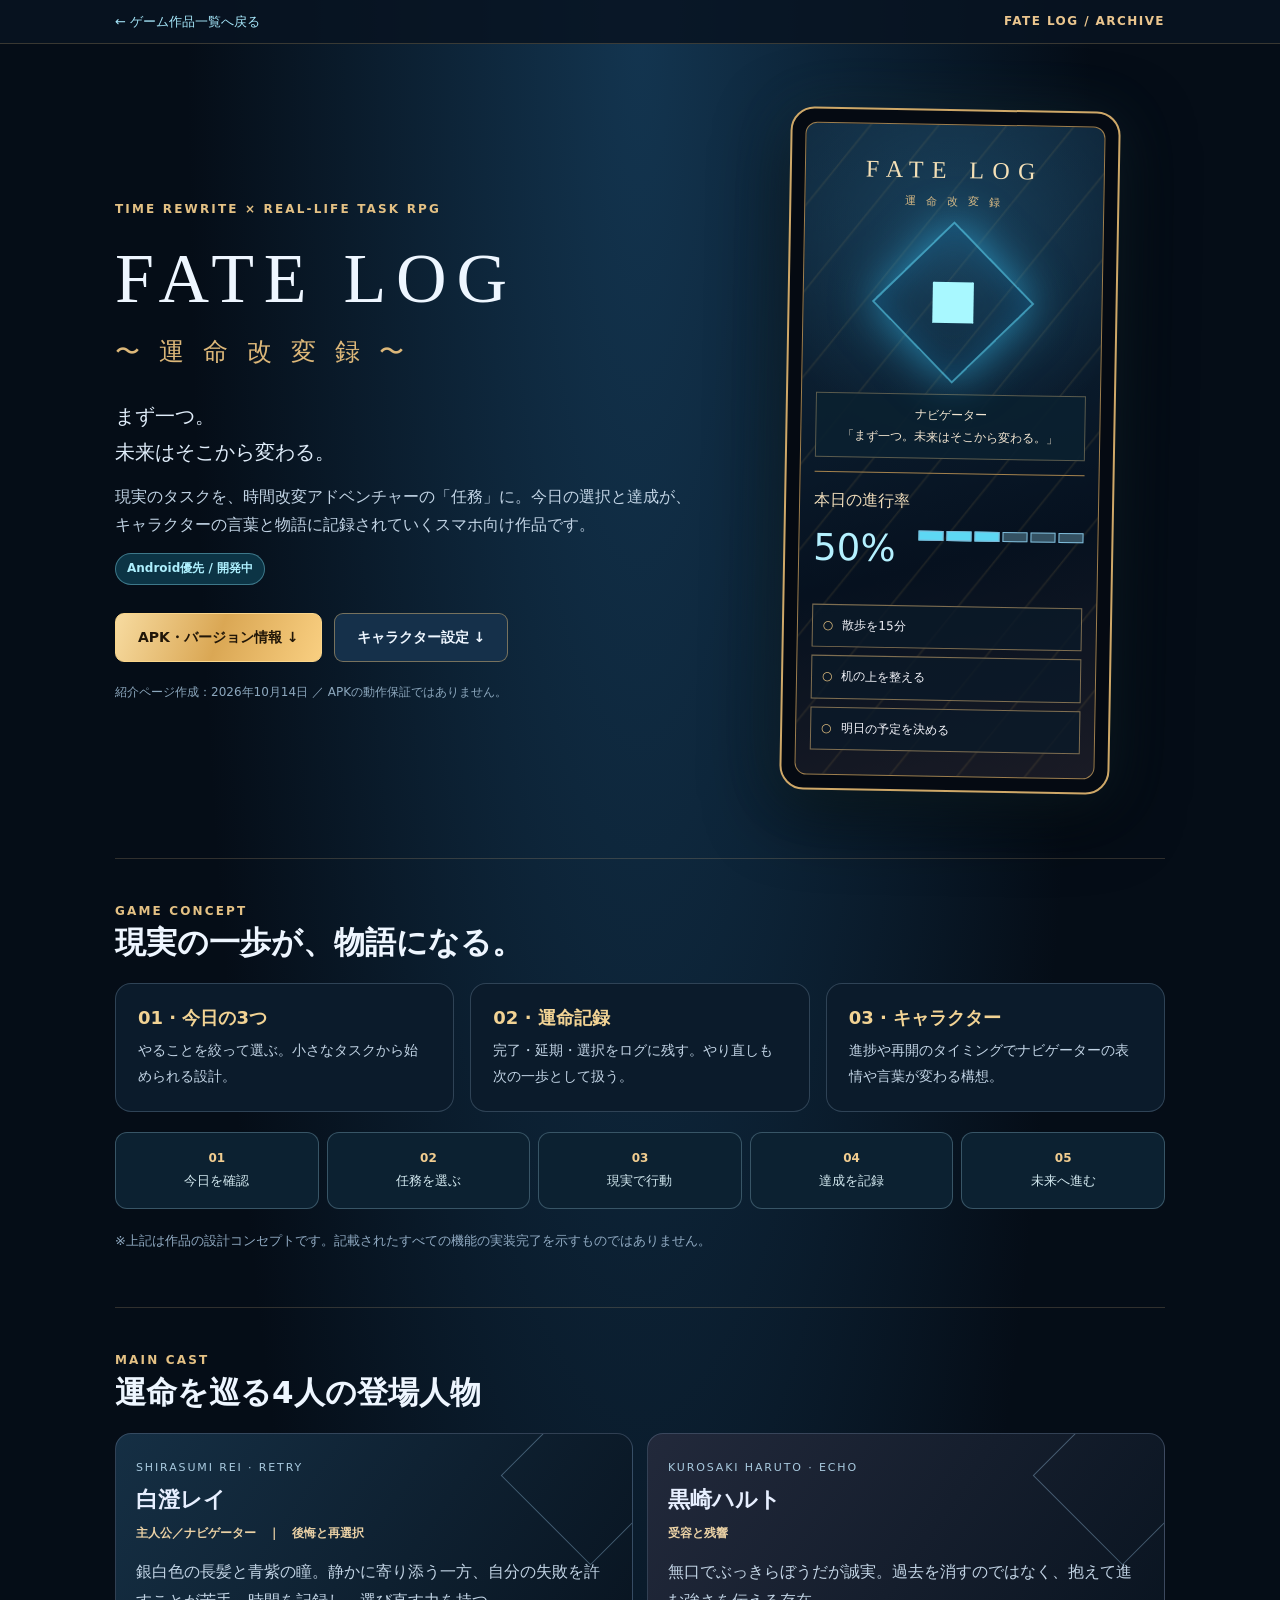
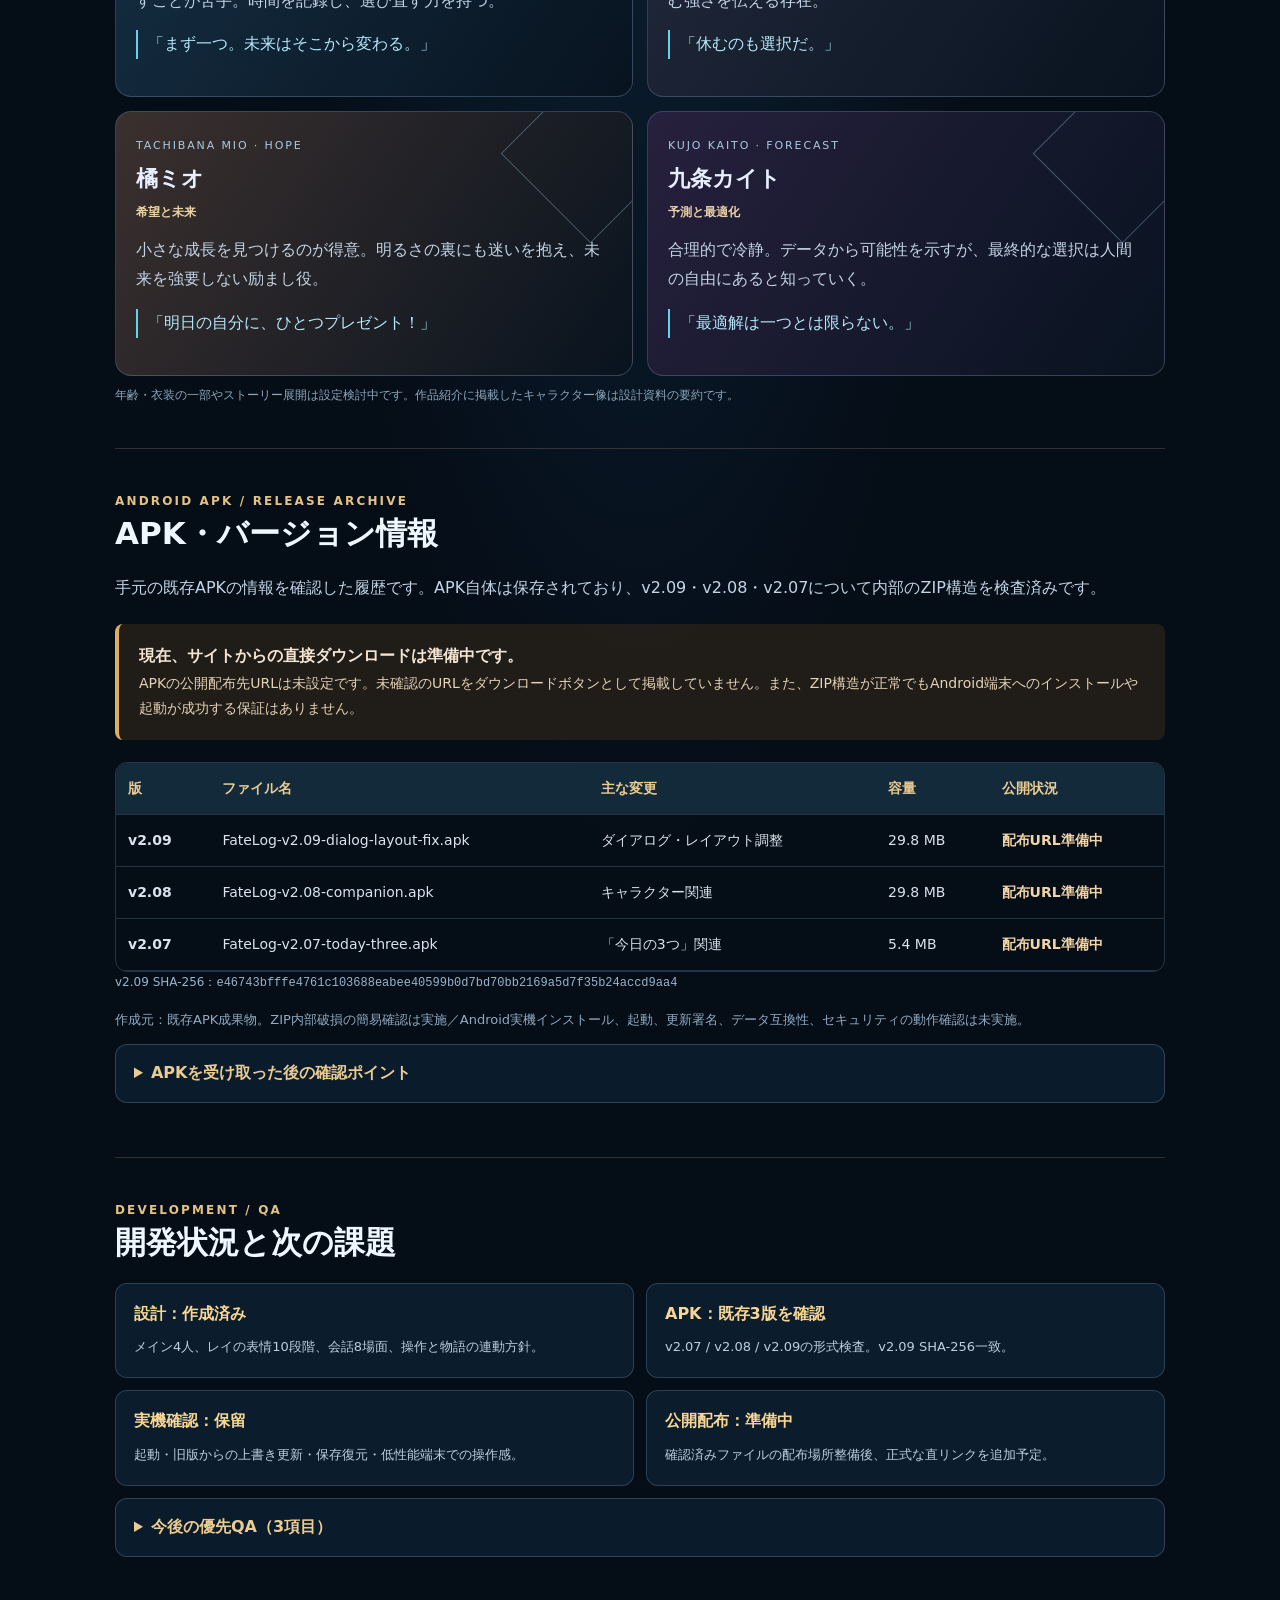
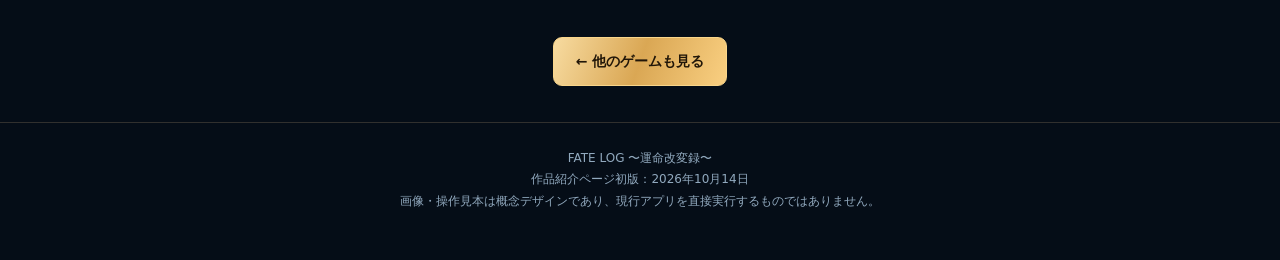
==== fate-log/index.html @ cfeb8fd0 "Add FATE LOG landing page with character bios, verified APK archive and QA status" ====
<!doctype html>
<html lang="ja">
<head>
<meta charset="utf-8">
<meta name="viewport" content="width=device-width,initial-scale=1">
<meta name="theme-color" content="#07111e">
<meta name="description" content="FATE LOG〜運命改変録〜。今日の行動で明日の世界線を変える、時間改変ADV×現実タスクRPG。登場人物・遊び方・Android APKの版情報・開発状況を紹介。">
<title>🕰 FATE LOG 〜運命改変録〜｜作品紹介・APK情報</title>
<style>
:root{color-scheme:dark;font-family:system-ui,-apple-system,"Noto Sans JP",sans-serif;background:#050d17;color:#eef6ff}
*{box-sizing:border-box}html{scroll-behavior:smooth;scroll-padding-top:20px}body{margin:0;background:radial-gradient(ellipse at 50% 0,#133550 0,transparent 50%),#050d17;line-height:1.8}
a{color:#a6e7fa;text-underline-offset:4px}a:focus-visible,summary:focus-visible{outline:3px solid #92ecff;outline-offset:4px}
.wrap{width:min(1050px,calc(100% - 32px));margin:auto}
.top{border-bottom:1px solid #c9a86a42;background:#071321db}.top .wrap{display:flex;align-items:center;justify-content:space-between;gap:14px;padding:10px 0}.top a{font-size:13px;text-decoration:none}.top strong{font-size:12px;letter-spacing:.12em;color:#eac58e}
.eyebrow{display:block;color:#e4c184;font-size:12px;font-weight:800;letter-spacing:.18em}
h1,h2,h3{line-height:1.35}h1{font-family:Georgia,"Noto Serif JP",serif;font-size:clamp(37px,8vw,70px);letter-spacing:.14em;margin:12px 0 2px;font-weight:500}h2{font-size:clamp(23px,4vw,31px);margin:0 0 19px}h3{font-size:18px;margin:0 0 8px}
.subtitle{font-size:clamp(18px,3.5vw,25px);letter-spacing:.22em;color:#dcb779;margin:0 0 24px}
p{color:#c2d4e5;margin:0 0 13px}.lead{font-size:clamp(16px,2.6vw,20px);color:#e0edfa;max-width:49ch}
small,.muted{color:#91abc3;font-size:13px}.hero{padding:65px 0 65px;display:grid;grid-template-columns:minmax(0,1.1fr) minmax(230px,.82fr);align-items:center;gap:44px}.hero .buttons{display:flex;flex-wrap:wrap;gap:12px;margin:28px 0 20px}
.btn{display:inline-flex;align-items:center;justify-content:center;min-height:48px;padding:11px 22px;text-decoration:none;border-radius:9px;border:1px solid #dab47280;color:#eef6ff;font-weight:800;background:#15304a;font-size:14px}
.btn:hover{background:#224866}.btn.primary{color:#211608;background:linear-gradient(110deg,#f7dba0,#daa754,#f9cf81);border-color:#f9d58a}
.pill{display:inline-block;border:1px solid #87dff066;color:#adeffd;background:#0c3445;padding:4px 11px;border-radius:99px;font-size:12px;font-weight:700}
.screen{width:min(100%,330px);margin:auto;border-radius:24px;padding:13px;background:#050a12;border:2px solid #cfa868;box-shadow:0 5px 60px #58bce322,0 20px 70px #000d;transform:rotate(1deg)}
.screen-inner{min-height:490px;border:1px solid #9d7e4e;border-radius:12px;overflow:hidden;padding:24px 14px 16px;background:radial-gradient(circle at 50% 20%,#3079a15c,transparent 35%),repeating-linear-gradient(128deg,transparent 0 50px,#d7ae5420 51px,transparent 53px),linear-gradient(165deg,#122e44,#06111f 65%,#1a1b25)}
.screen-title{text-align:center;font-family:Georgia,serif;letter-spacing:.35em;font-size:24px;color:#f4e0b7}.screen-sub{text-align:center;color:#ddbb84;font-size:11px;letter-spacing:.3em}
.time-diamond{width:115px;height:115px;margin:33px auto 20px;border:2px solid #5bddff99;transform:rotate(45deg);box-shadow:0 0 45px #37c9ff90,inset 0 0 35px #1a9bdf4d;display:grid;place-items:center}
.time-diamond:before{content:"";display:block;width:58px;height:58px;background:#a8f8ff;box-shadow:0 0 24px #97e9ff,0 0 80px #71caff;clip-path:polygon(50% 0,100% 50%,50% 100%,0 50%)}
.screen-dialog{margin:34px 0 14px;padding:10px 12px;border:1px solid #b9a17275;background:#0a2030e8;text-align:center;color:#f2e5d1;font-size:12px}.screen-progress{border-top:1px solid #a4824d;padding:14px 0;color:#f0ddbb;display:flex;align-items:center;justify-content:space-between}.screen-progress strong{font-size:37px;color:#b4f1ff;font-weight:500}
.bars{display:flex;gap:3px}.bars i{height:10px;width:25px;background:#345162;border:1px solid #7dbad8}.bars i.on{background:#5dd8f4}
.demo-task{border:1px solid #c9a66c9c;background:#0a1a29cd;margin:8px 0;padding:10px;font-size:12px;color:#f5f6fc}.demo-task:before{content:"○";margin-right:9px;color:#e8c483}
.note{font-size:12px;color:#8ca7bd;margin:9px 0 0}
section.content{padding:42px 0;border-top:1px solid #bba1743d}
.features{display:grid;grid-template-columns:repeat(3,minmax(0,1fr));gap:16px}.panel{border:1px solid #68829a62;border-radius:16px;background:#0b1b2b;padding:22px}.panel h3{color:#f2d394}.panel p{margin:0;font-size:14px}
.characters{display:grid;grid-template-columns:repeat(2,minmax(0,1fr));gap:14px}.character{position:relative;overflow:hidden;border:1px solid #677b966b;border-radius:16px;background:linear-gradient(125deg,#152f44,#08131f);padding:24px 20px}
.character:before{content:"";position:absolute;right:-22px;top:-22px;width:125px;height:125px;border:1px solid #afdeff55;transform:rotate(45deg);pointer-events:none}
.character .code{font-size:11px;letter-spacing:.17em;color:#a9cadf}.character h3{color:#e7efff;font-size:22px;margin:8px 0}.character .tag{color:#ead1a5;font-size:12px;font-weight:700}.character .quote{color:#b5e8fa;border-left:2px solid #66d0ef;padding-left:10px;margin-top:15px}.character:nth-child(2){background:linear-gradient(125deg,#22293b,#08131f)}.character:nth-child(3){background:linear-gradient(125deg,#3b302e,#08131f)}.character:nth-child(4){background:linear-gradient(125deg,#27203e,#08131f)}
.flow{display:grid;grid-template-columns:repeat(5,1fr);gap:8px;counter-reset:steps;list-style:none;margin:20px 0;padding:0}.flow li{border:1px solid #7196a970;border-radius:12px;padding:15px 8px;text-align:center;font-size:13px;color:#d2e8ef;background:#0c2131}.flow li:before{counter-increment:steps;content:counter(steps,decimal-leading-zero);display:block;color:#f1cd90;font-size:12px;font-weight:800}
.details{border:1px solid #68829a66;background:#0a1b2c;border-radius:12px;margin:12px 0}.details summary{padding:14px 18px;cursor:pointer;font-weight:800;color:#eacb91}.details div{padding:0 18px 18px;font-size:14px;color:#c3d6e5}
table{width:100%;border-collapse:collapse;min-width:560px;text-align:left;font-size:14px}th,td{padding:13px 12px;border-bottom:1px solid #55708863;vertical-align:top}th{color:#eacb91;background:#132a3b}td{color:#d7e3ee}.table-scroll{overflow-x:auto;border:1px solid #50697e70;border-radius:12px}
.warn{padding:18px 20px;border-left:4px solid #ddad63;background:#3227199c;border-radius:8px;color:#f5e6d4;margin:22px 0}.warn p{margin:0;color:#e5d3b5;font-size:14px}.status{color:#f0d3a6;font-weight:800}
.mini-spec{display:grid;grid-template-columns:repeat(2,minmax(0,1fr));gap:12px}.mini-spec div{padding:16px 18px;border:1px solid #55708870;border-radius:12px;background:#0b1c2c}.mini-spec strong{display:block;color:#f7d695;margin-bottom:4px}.mini-spec span{font-size:13px;color:#bfcedf}
.release-foot{font-size:12px;color:#98b4cc;overflow-wrap:anywhere}
.bottom-link{text-align:center;margin:26px 0 36px}
footer{text-align:center;border-top:1px solid #bba1743d;color:#91a9be;font-size:12px;padding:25px 0 48px}
@media(max-width:720px){.hero{grid-template-columns:1fr;gap:26px;padding:34px 0 46px}.hero-copy{text-align:center}.hero .lead{margin-left:auto;margin-right:auto}.hero .buttons{justify-content:center}.screen{max-width:300px}.features{grid-template-columns:1fr}.characters{grid-template-columns:1fr}.flow{grid-template-columns:repeat(2,1fr)}.mini-spec{grid-template-columns:1fr}.character h3{font-size:20px}}
@media(prefers-reduced-motion:reduce){html{scroll-behavior:auto}.screen{transform:none}}
</style>
</head>
<body>
<nav class="top" aria-label="ページ移動"><div class="wrap"><a href="../">← ゲーム作品一覧へ戻る</a><strong>FATE LOG / ARCHIVE</strong></div></nav>
<main class="wrap">
<header class="hero">
<div class="hero-copy">
<span class="eyebrow">TIME REWRITE × REAL-LIFE TASK RPG</span>
<h1>FATE LOG</h1><p class="subtitle">〜 運 命 改 変 録 〜</p>
<p class="lead">まず一つ。<br>未来はそこから変わる。</p>
<p>現実のタスクを、時間改変アドベンチャーの「任務」に。今日の選択と達成が、キャラクターの言葉と物語に記録されていくスマホ向け作品です。</p>
<span class="pill">Android優先 / 開発中</span>
<div class="buttons"><a class="btn primary" href="#apk">APK・バージョン情報 ↓</a><a class="btn" href="#characters">キャラクター設定 ↓</a></div>
<p class="note">紹介ページ作成：<time datetime="2026-10-14">2026年10月14日</time> ／ APKの動作保証ではありません。</p>
</div>
<div class="screen" aria-label="FATE LOGの雰囲気を再現したデザイン見本。実機画面の画像ではありません。">
<div class="screen-inner"><div class="screen-title">FATE LOG</div><div class="screen-sub">運 命 改 変 録</div><div class="time-diamond" aria-hidden="true"></div>
<div class="screen-dialog">ナビゲーター<br>「まず一つ。未来はそこから変わる。」</div>
<div class="screen-progress"><span>本日の進行率<br><strong>50%</strong></span><div class="bars" aria-hidden="true"><i class="on"></i><i class="on"></i><i class="on"></i><i></i><i></i><i></i></div></div>
<div class="demo-task">散歩を15分</div><div class="demo-task">机の上を整える</div><div class="demo-task">明日の予定を決める</div>
</div></div>
</header>
<section class="content" id="about"><span class="eyebrow">GAME CONCEPT</span><h2>現実の一歩が、物語になる。</h2>
<div class="features">
<div class="panel"><h3>01 · 今日の3つ</h3><p>やることを絞って選ぶ。小さなタスクから始められる設計。</p></div>
<div class="panel"><h3>02 · 運命記録</h3><p>完了・延期・選択をログに残す。やり直しも次の一歩として扱う。</p></div>
<div class="panel"><h3>03 · キャラクター</h3><p>進捗や再開のタイミングでナビゲーターの表情や言葉が変わる構想。</p></div>
</div>
<ol class="flow"><li>今日を確認</li><li>任務を選ぶ</li><li>現実で行動</li><li>達成を記録</li><li>未来へ進む</li></ol>
<p class="muted">※上記は作品の設計コンセプトです。記載されたすべての機能の実装完了を示すものではありません。</p>
</section>
<section class="content" id="characters"><span class="eyebrow">MAIN CAST</span><h2>運命を巡る4人の登場人物</h2>
<div class="characters">
<article class="character"><div class="code">SHIRASUMI REI · RETRY</div><h3>白澄レイ</h3><p class="tag">主人公／ナビゲーター　｜　後悔と再選択</p><p>銀白色の長髪と青紫の瞳。静かに寄り添う一方、自分の失敗を許すことが苦手。時間を記録し、選び直す力を持つ。</p><p class="quote">「まず一つ。未来はそこから変わる。」</p></article>
<article class="character"><div class="code">KUROSAKI HARUTO · ECHO</div><h3>黒崎ハルト</h3><p class="tag">受容と残響</p><p>無口でぶっきらぼうだが誠実。過去を消すのではなく、抱えて進む強さを伝える存在。</p><p class="quote">「休むのも選択だ。」</p></article>
<article class="character"><div class="code">TACHIBANA MIO · HOPE</div><h3>橘ミオ</h3><p class="tag">希望と未来</p><p>小さな成長を見つけるのが得意。明るさの裏にも迷いを抱え、未来を強要しない励まし役。</p><p class="quote">「明日の自分に、ひとつプレゼント！」</p></article>
<article class="character"><div class="code">KUJO KAITO · FORECAST</div><h3>九条カイト</h3><p class="tag">予測と最適化</p><p>合理的で冷静。データから可能性を示すが、最終的な選択は人間の自由にあると知っていく。</p><p class="quote">「最適解は一つとは限らない。」</p></article>
</div><p class="note">年齢・衣装の一部やストーリー展開は設定検討中です。作品紹介に掲載したキャラクター像は設計資料の要約です。</p>
</section>
<section class="content" id="apk"><span class="eyebrow">ANDROID APK / RELEASE ARCHIVE</span><h2>APK・バージョン情報</h2>
<p>手元の既存APKの情報を確認した履歴です。APK自体は保存されており、v2.09・v2.08・v2.07について内部のZIP構造を検査済みです。</p>
<div class="warn"><strong>現在、サイトからの直接ダウンロードは準備中です。</strong><p>APKの公開配布先URLは未設定です。未確認のURLをダウンロードボタンとして掲載していません。また、ZIP構造が正常でもAndroid端末へのインストールや起動が成功する保証はありません。</p></div>
<div class="table-scroll"><table><thead><tr><th scope="col">版</th><th scope="col">ファイル名</th><th scope="col">主な変更</th><th scope="col">容量</th><th scope="col">公開状況</th></tr></thead>
<tbody>
<tr><td><strong>v2.09</strong></td><td>FateLog-v2.09-dialog-layout-fix.apk</td><td>ダイアログ・レイアウト調整</td><td>29.8 MB</td><td class="status">配布URL準備中</td></tr>
<tr><td><strong>v2.08</strong></td><td>FateLog-v2.08-companion.apk</td><td>キャラクター関連</td><td>29.8 MB</td><td class="status">配布URL準備中</td></tr>
<tr><td><strong>v2.07</strong></td><td>FateLog-v2.07-today-three.apk</td><td>「今日の3つ」関連</td><td>5.4 MB</td><td class="status">配布URL準備中</td></tr>
</tbody></table></div>
<p class="release-foot">v2.09 SHA-256：<code>e46743bfffe4761c103688eabee40599b0d7bd70bb2169a5d7f35b24accd9aa4</code></p>
<p class="muted">作成元：既存APK成果物。ZIP内部破損の簡易確認は実施／Android実機インストール、起動、更新署名、データ互換性、セキュリティの動作確認は未実施。</p>
<details class="details"><summary>APKを受け取った後の確認ポイント</summary><div>配布元を確認し、必要ならSHA-256を照合してください。既存アプリがある場合は先にデータのバックアップを取得してください。上書き更新時はアプリIDと署名の一致が必要です。インストール後は起動・トップ画面遷移・タスク保存・再起動後の復元を確認してください。</div></details>
</section>
<section class="content" id="dev"><span class="eyebrow">DEVELOPMENT / QA</span><h2>開発状況と次の課題</h2>
<div class="mini-spec">
<div><strong>設計：作成済み</strong><span>メイン4人、レイの表情10段階、会話8場面、操作と物語の連動方針。</span></div>
<div><strong>APK：既存3版を確認</strong><span>v2.07 / v2.08 / v2.09の形式検査。v2.09 SHA-256一致。</span></div>
<div><strong>実機確認：保留</strong><span>起動・旧版からの上書き更新・保存復元・低性能端末での操作感。</span></div>
<div><strong>公開配布：準備中</strong><span>確認済みファイルの配布場所整備後、正式な直リンクを追加予定。</span></div>
</div>
<details class="details"><summary>今後の優先QA（3項目）</summary><div>① 現行APKのアプリID・署名が旧版と一致するか。② インストールからタイトル→ホーム→タスク保存まで実機で動くか。③ 画面サイズ・文字倍率・表情演出・通知・オフライン復元に問題がないか。</div></details>
</section>
<div class="bottom-link"><a class="btn primary" href="../">← 他のゲームも見る</a></div>
</main>
<footer>FATE LOG 〜運命改変録〜<br>作品紹介ページ初版：<time datetime="2026-10-14">2026年10月14日</time><br>画像・操作見本は概念デザインであり、現行アプリを直接実行するものではありません。</footer>
</body></html>
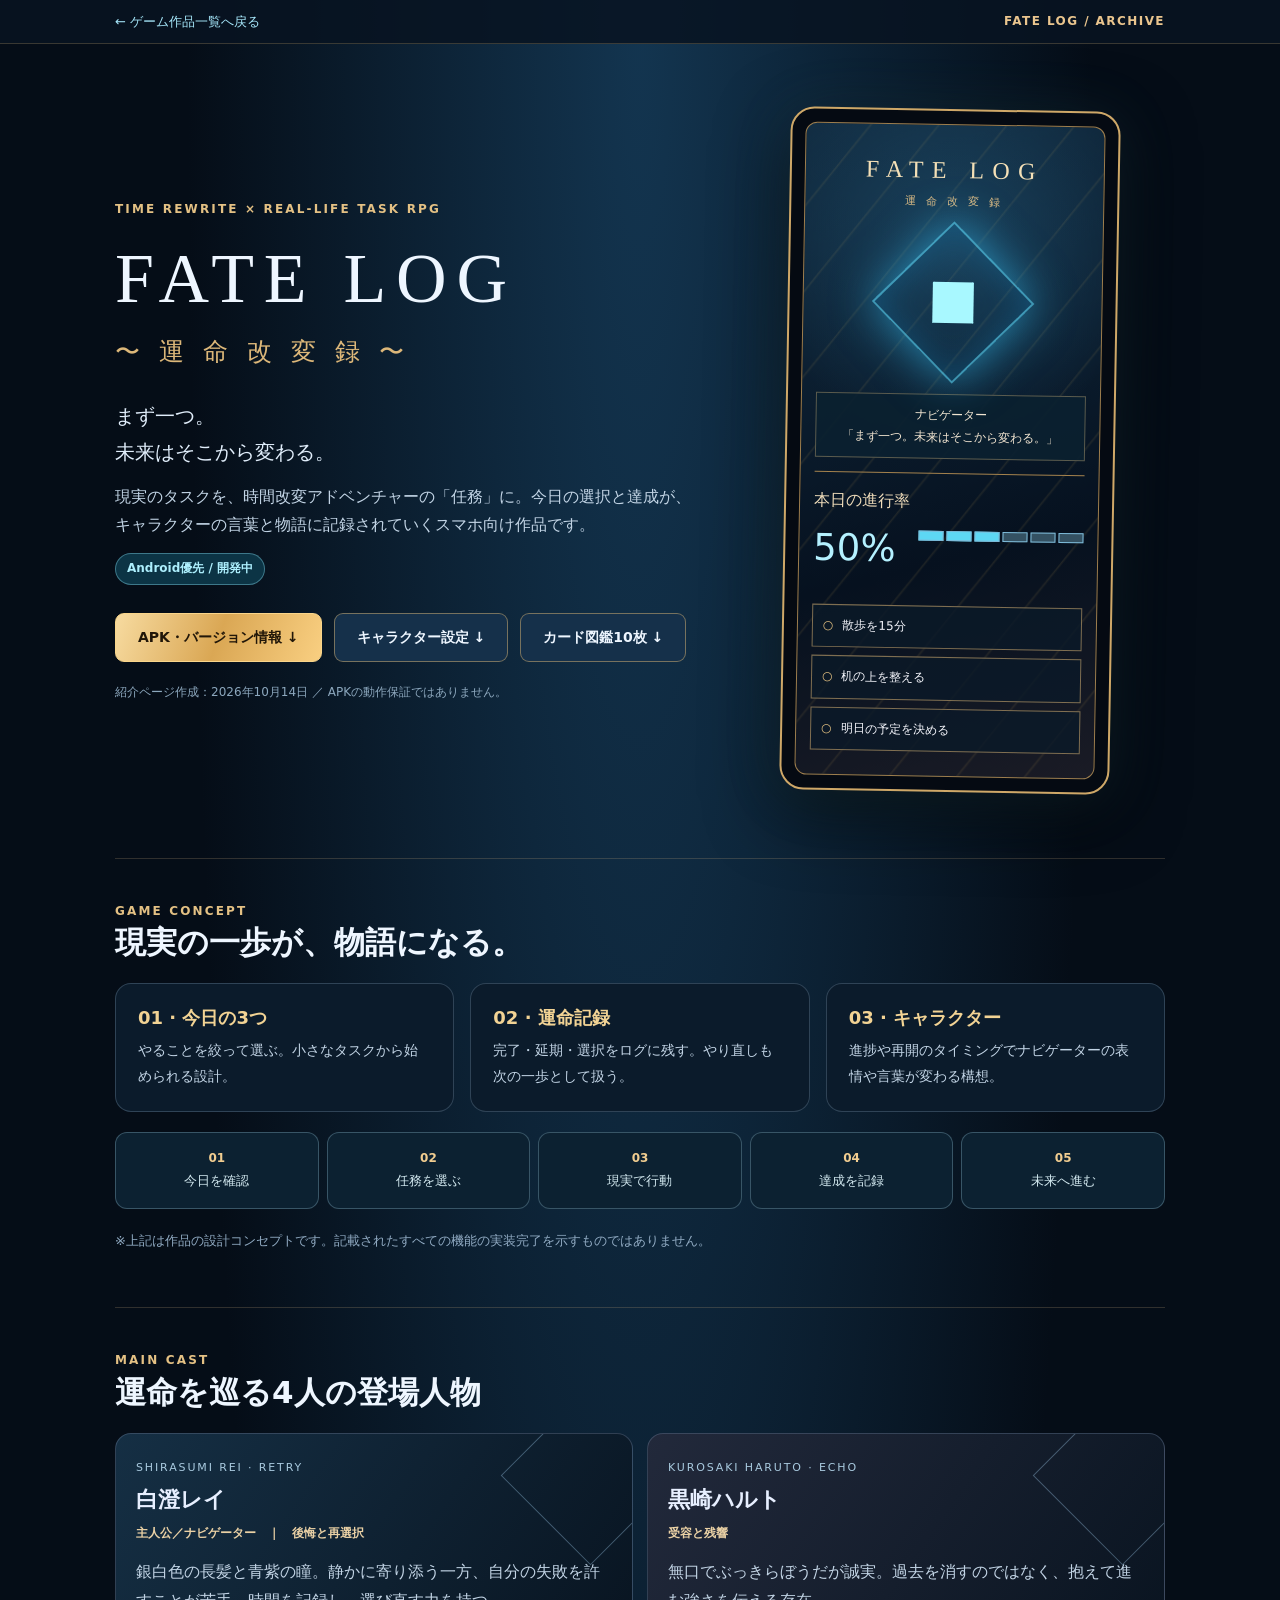
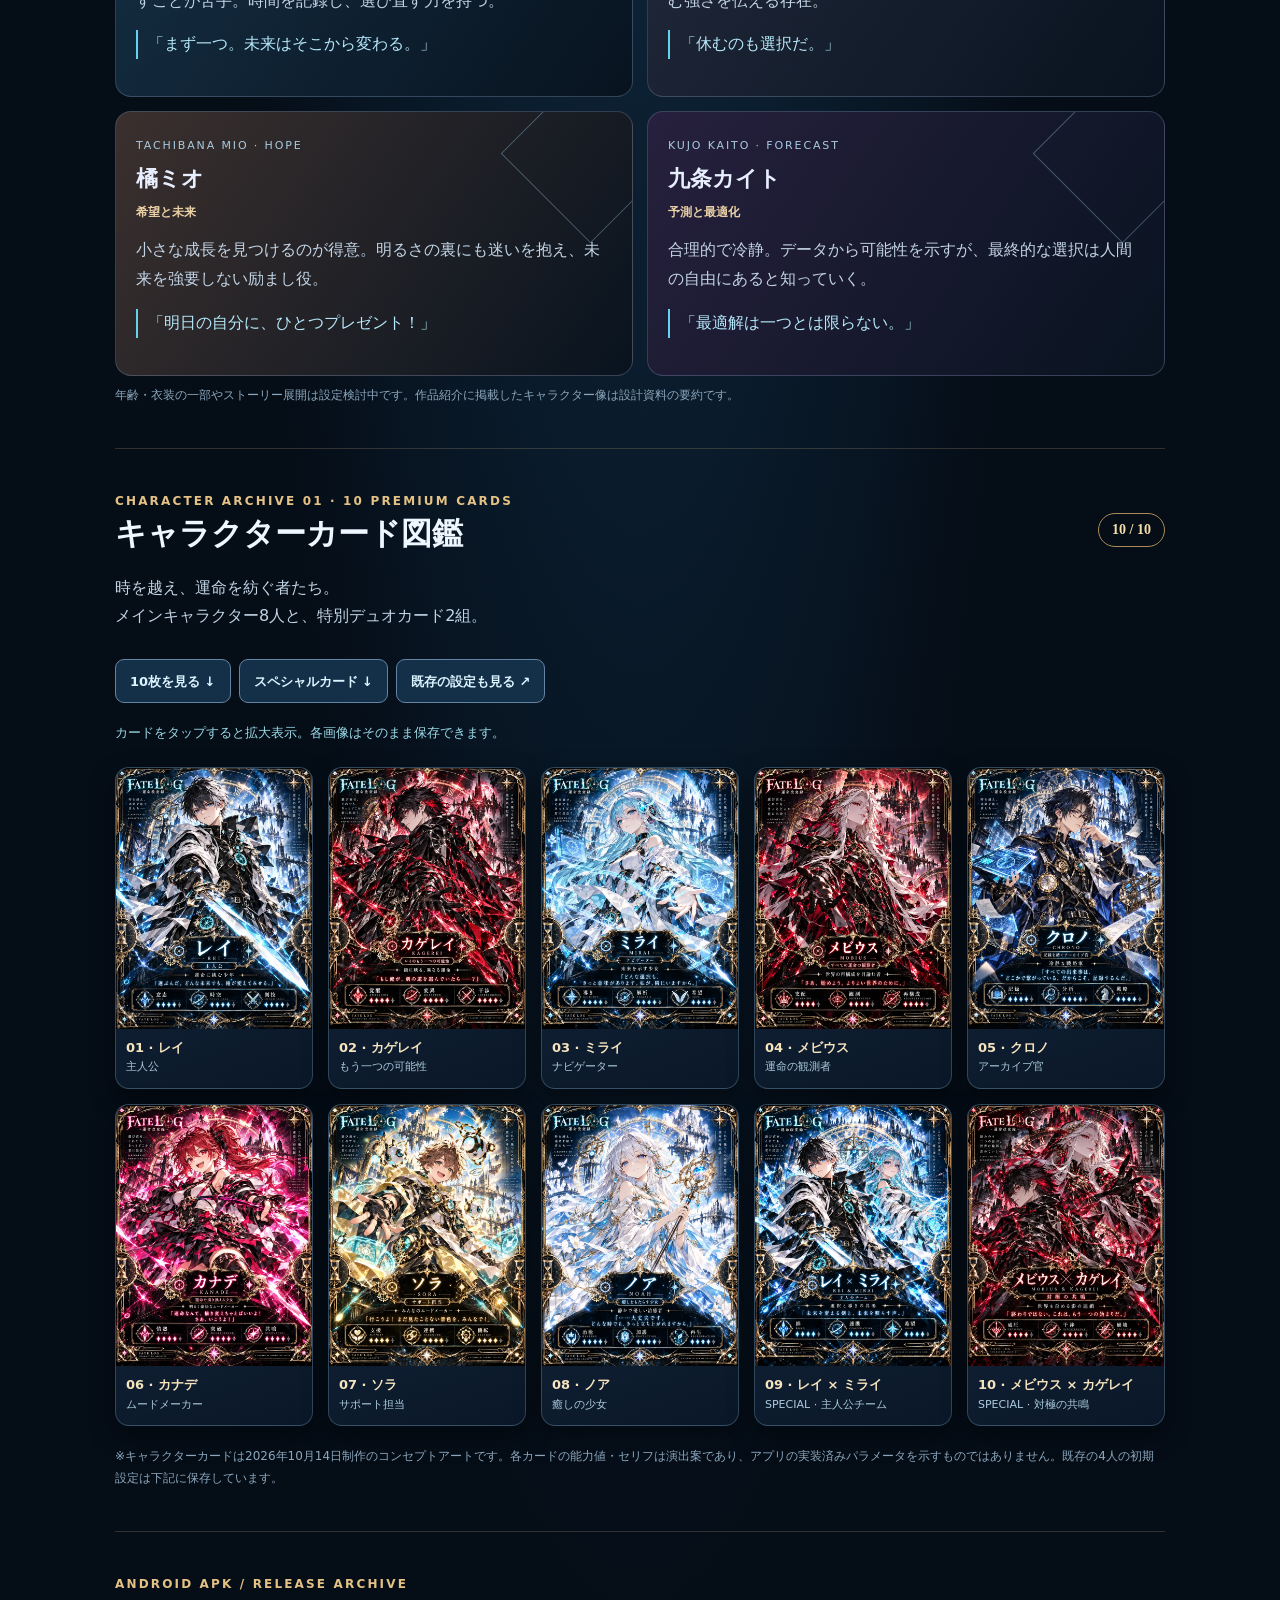
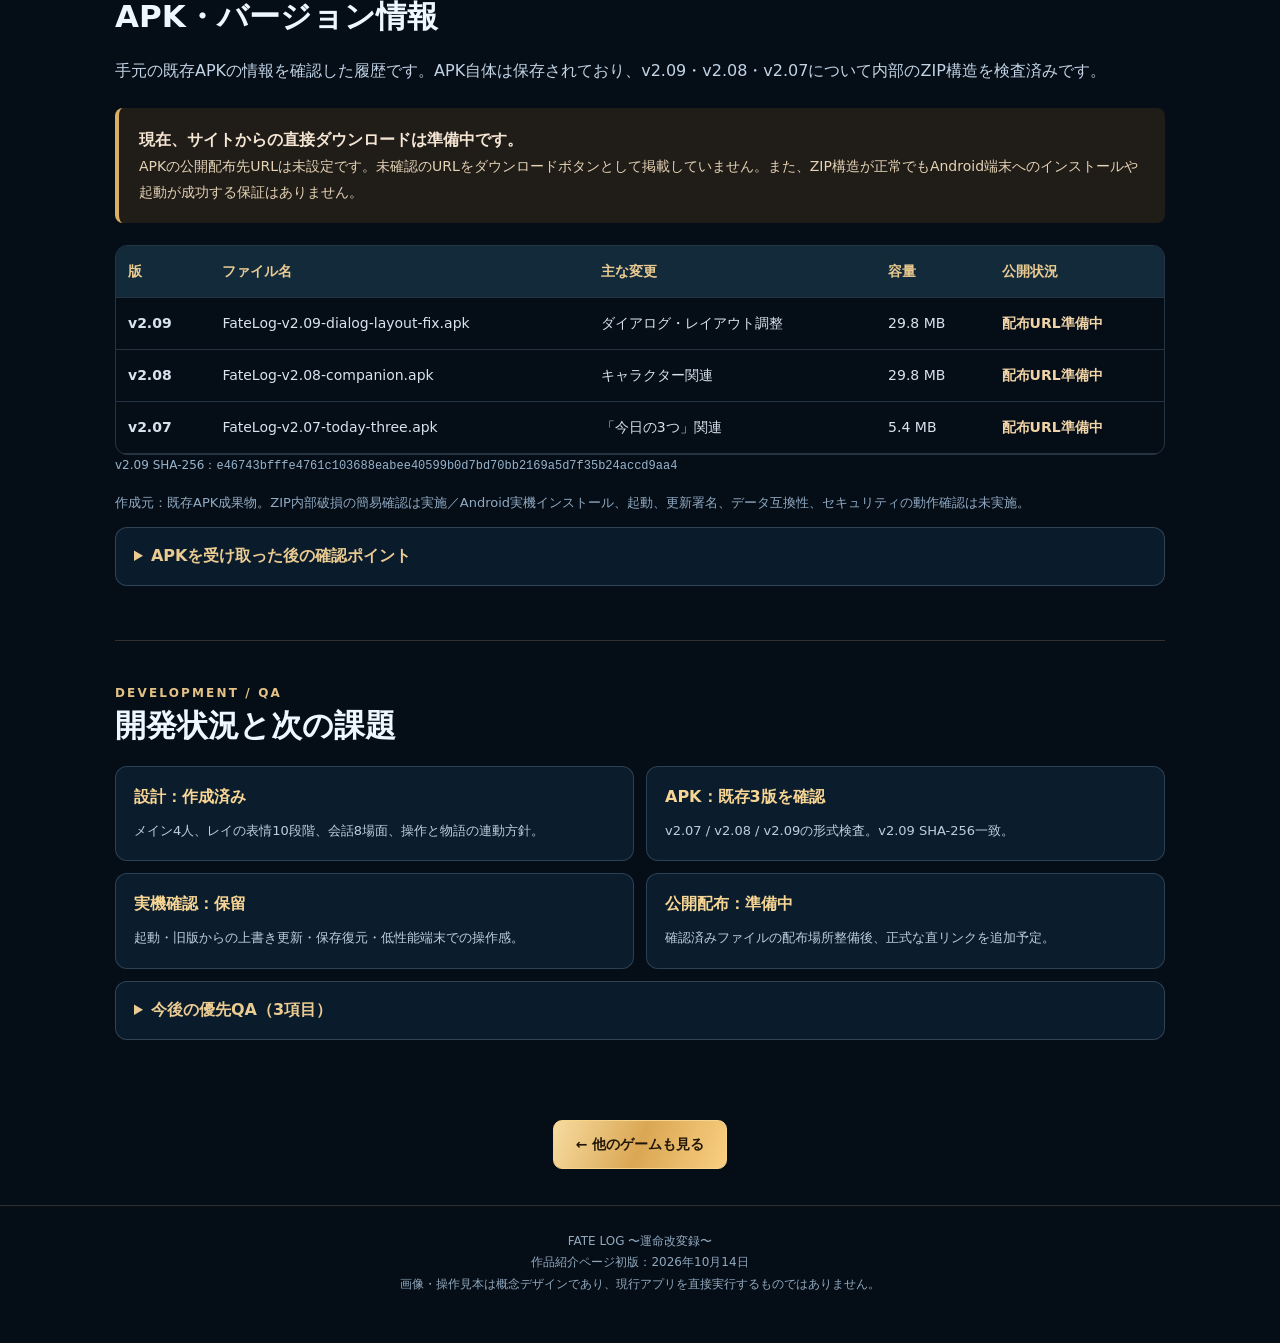
==== commit 4a6013d7: "feat(fate-log): showcase ten premium character cards with responsive lightbox" ====
--- a/fate-log/index.html
+++ b/fate-log/index.html
@@ -44,6 +44,9 @@
 footer{text-align:center;border-top:1px solid #bba1743d;color:#91a9be;font-size:12px;padding:25px 0 48px}
 @media(max-width:720px){.hero{grid-template-columns:1fr;gap:26px;padding:34px 0 46px}.hero-copy{text-align:center}.hero .lead{margin-left:auto;margin-right:auto}.hero .buttons{justify-content:center}.screen{max-width:300px}.features{grid-template-columns:1fr}.characters{grid-template-columns:1fr}.flow{grid-template-columns:repeat(2,1fr)}.mini-spec{grid-template-columns:1fr}.character h3{font-size:20px}}
 @media(prefers-reduced-motion:reduce){html{scroll-behavior:auto}.screen{transform:none}}
+
+/* FATE LOG CHARACTER ARCHIVE 01 — responsive card gallery */
+.card-section{scroll-margin-top:65px}.card-head{display:flex;justify-content:space-between;align-items:flex-start;gap:20px}.card-count{white-space:nowrap;font:700 14px Georgia,serif;color:#f5dfab;border:1px solid #ab8b57;padding:8px 13px;border-radius:99px}.card-jump{display:flex;flex-wrap:wrap;gap:8px;margin:15px 0 18px}.card-jump a{display:inline-flex;align-items:center;min-height:44px;padding:8px 14px;border-radius:9px;background:#142f48;border:1px solid #6484a3;color:#dcf4ff;text-decoration:none;font-size:13px;font-weight:700}.card-jump a:hover{border-color:#f7d595;background:#20405b}.card-help{color:#9bdbe9;font-size:13px}.card-gallery{display:grid;grid-template-columns:repeat(5,minmax(0,1fr));gap:15px;margin:22px 0 20px}.card-tile{display:block;min-width:0;text-decoration:none;border:1px solid #658aa367;border-radius:14px;background:linear-gradient(160deg,#162b40,#0a1728);overflow:hidden;box-shadow:0 10px 26px #0006;transition:transform .2s,border-color .2s,box-shadow .2s}.card-tile:hover,.card-tile:focus-visible{transform:translateY(-5px);border-color:#d9bf83;box-shadow:0 16px 30px #0009,0 0 22px #4facd638}.card-frame{display:block;aspect-ratio:3/4;background:#061020;overflow:hidden}.card-frame img{width:100%;height:100%;object-fit:cover;display:block}.card-label{padding:10px 10px 13px;display:grid;gap:3px}.card-label strong{font-size:13px;color:#f6e4be;line-height:1.35}.card-label small{color:#accbdf;line-height:1.4;font-size:11px}.card-lightbox{position:fixed;inset:0;width:min(94vw,850px);max-width:94vw;max-height:94vh;margin:auto;padding:12px;overflow:auto;border:1px solid #caa764;border-radius:12px;background:#091523;color:white;box-shadow:0 15px 80px #000e}.card-lightbox::backdrop{background:#010812ee;backdrop-filter:blur(5px)}.card-lightbox img{display:block;width:auto;max-width:100%;max-height:calc(94vh - 110px);height:auto;object-fit:contain;margin:0 auto}.lightbox-toolbar{display:flex;justify-content:space-between;align-items:center;gap:10px;margin-bottom:10px;font-size:14px;font-weight:700;color:#e8d1a2}.lightbox-toolbar button{background:#19324a;border:1px solid #8ab5d2;border-radius:8px;padding:8px 14px;color:white;cursor:pointer;min-height:44px}.card-lightbox>a{display:block;text-align:center;margin-top:10px;padding:8px;font-size:13px}.card-lightbox button:focus-visible,.card-tile:focus-visible,.card-jump a:focus-visible{outline:3px solid #9ee9ff;outline-offset:2px}@media(max-width:850px){.card-gallery{grid-template-columns:repeat(3,minmax(0,1fr))}}@media(max-width:560px){.card-gallery{grid-template-columns:repeat(2,minmax(0,1fr));gap:10px}.card-label{padding:9px}.card-label strong{font-size:12px}.card-head h2{font-size:24px}.card-count{font-size:12px;padding:6px 10px}}@media(prefers-reduced-motion:reduce){.card-tile{transition:none}.card-tile:hover,.card-tile:focus-visible{transform:none}}
 </style>
 </head>
 <body>
@@ -56,7 +59,7 @@
 <p class="lead">まず一つ。<br>未来はそこから変わる。</p>
 <p>現実のタスクを、時間改変アドベンチャーの「任務」に。今日の選択と達成が、キャラクターの言葉と物語に記録されていくスマホ向け作品です。</p>
 <span class="pill">Android優先 / 開発中</span>
-<div class="buttons"><a class="btn primary" href="#apk">APK・バージョン情報 ↓</a><a class="btn" href="#characters">キャラクター設定 ↓</a></div>
+<div class="buttons"><a class="btn primary" href="#apk">APK・バージョン情報 ↓</a><a class="btn" href="#characters">キャラクター設定 ↓</a><a class="btn" href="#character-cards">カード図鑑10枚 ↓</a></div>
 <p class="note">紹介ページ作成：<time datetime="2026-10-14">2026年10月14日</time> ／ APKの動作保証ではありません。</p>
 </div>
 <div class="screen" aria-label="FATE LOGの雰囲気を再現したデザイン見本。実機画面の画像ではありません。">
@@ -83,6 +86,57 @@
 <article class="character"><div class="code">KUJO KAITO · FORECAST</div><h3>九条カイト</h3><p class="tag">予測と最適化</p><p>合理的で冷静。データから可能性を示すが、最終的な選択は人間の自由にあると知っていく。</p><p class="quote">「最適解は一つとは限らない。」</p></article>
 </div><p class="note">年齢・衣装の一部やストーリー展開は設定検討中です。作品紹介に掲載したキャラクター像は設計資料の要約です。</p>
 </section>
+
+<section class="content card-section" id="character-cards" aria-labelledby="card-section-title">
+<span class="eyebrow">CHARACTER ARCHIVE 01 · 10 PREMIUM CARDS</span>
+<div class="card-head"><div><h2 id="card-section-title">キャラクターカード図鑑</h2><p>時を越え、運命を紡ぐ者たち。<br>メインキャラクター8人と、特別デュオカード2組。</p></div><span class="card-count">10 / 10</span></div>
+<nav class="card-jump" aria-label="カードへ移動"><a href="#cards-grid">10枚を見る ↓</a><a href="#card-special">スペシャルカード ↓</a><a href="#characters">既存の設定も見る ↗</a></nav>
+<p class="card-help">カードをタップすると拡大表示。各画像はそのまま保存できます。</p>
+<div class="card-gallery" id="cards-grid">
+<a class="card-tile" href="./assets/cards/01-rei.webp" data-card-name="レイ" aria-label="レイのカードを拡大する">
+  <span class="card-frame"><img src="./assets/cards/01-rei.webp" alt="FATE LOGキャラクターカード レイ" loading="lazy" decoding="async" width="756" height="1008"></span>
+  <span class="card-label"><strong>01 · レイ</strong><small>主人公</small></span>
+</a>
+<a class="card-tile" href="./assets/cards/02-kagerei.webp" data-card-name="カゲレイ" aria-label="カゲレイのカードを拡大する">
+  <span class="card-frame"><img src="./assets/cards/02-kagerei.webp" alt="FATE LOGキャラクターカード カゲレイ" loading="lazy" decoding="async" width="756" height="1008"></span>
+  <span class="card-label"><strong>02 · カゲレイ</strong><small>もう一つの可能性</small></span>
+</a>
+<a class="card-tile" href="./assets/cards/03-mirai.webp" data-card-name="ミライ" aria-label="ミライのカードを拡大する">
+  <span class="card-frame"><img src="./assets/cards/03-mirai.webp" alt="FATE LOGキャラクターカード ミライ" loading="lazy" decoding="async" width="756" height="1008"></span>
+  <span class="card-label"><strong>03 · ミライ</strong><small>ナビゲーター</small></span>
+</a>
+<a class="card-tile" href="./assets/cards/04-mobius.webp" data-card-name="メビウス" aria-label="メビウスのカードを拡大する">
+  <span class="card-frame"><img src="./assets/cards/04-mobius.webp" alt="FATE LOGキャラクターカード メビウス" loading="lazy" decoding="async" width="756" height="1008"></span>
+  <span class="card-label"><strong>04 · メビウス</strong><small>運命の観測者</small></span>
+</a>
+<a class="card-tile" href="./assets/cards/05-chrono.webp" data-card-name="クロノ" aria-label="クロノのカードを拡大する">
+  <span class="card-frame"><img src="./assets/cards/05-chrono.webp" alt="FATE LOGキャラクターカード クロノ" loading="lazy" decoding="async" width="756" height="1008"></span>
+  <span class="card-label"><strong>05 · クロノ</strong><small>アーカイブ官</small></span>
+</a>
+<a class="card-tile" href="./assets/cards/06-kanade.webp" data-card-name="カナデ" aria-label="カナデのカードを拡大する">
+  <span class="card-frame"><img src="./assets/cards/06-kanade.webp" alt="FATE LOGキャラクターカード カナデ" loading="lazy" decoding="async" width="756" height="1008"></span>
+  <span class="card-label"><strong>06 · カナデ</strong><small>ムードメーカー</small></span>
+</a>
+<a class="card-tile" href="./assets/cards/07-sora.webp" data-card-name="ソラ" aria-label="ソラのカードを拡大する">
+  <span class="card-frame"><img src="./assets/cards/07-sora.webp" alt="FATE LOGキャラクターカード ソラ" loading="lazy" decoding="async" width="756" height="1008"></span>
+  <span class="card-label"><strong>07 · ソラ</strong><small>サポート担当</small></span>
+</a>
+<a class="card-tile" href="./assets/cards/08-noah.webp" data-card-name="ノア" aria-label="ノアのカードを拡大する">
+  <span class="card-frame"><img src="./assets/cards/08-noah.webp" alt="FATE LOGキャラクターカード ノア" loading="lazy" decoding="async" width="756" height="1008"></span>
+  <span class="card-label"><strong>08 · ノア</strong><small>癒しの少女</small></span>
+</a>
+<a class="card-tile" href="./assets/cards/09-rei-mirai.webp" data-card-name="レイ × ミライ" aria-label="レイ × ミライのカードを拡大する" id="card-special">
+  <span class="card-frame"><img src="./assets/cards/09-rei-mirai.webp" alt="FATE LOGキャラクターカード レイ × ミライ" loading="lazy" decoding="async" width="756" height="1008"></span>
+  <span class="card-label"><strong>09 · レイ × ミライ</strong><small>SPECIAL · 主人公チーム</small></span>
+</a>
+<a class="card-tile" href="./assets/cards/10-mobius-kagerei.webp" data-card-name="メビウス × カゲレイ" aria-label="メビウス × カゲレイのカードを拡大する">
+  <span class="card-frame"><img src="./assets/cards/10-mobius-kagerei.webp" alt="FATE LOGキャラクターカード メビウス × カゲレイ" loading="lazy" decoding="async" width="756" height="1008"></span>
+  <span class="card-label"><strong>10 · メビウス × カゲレイ</strong><small>SPECIAL · 対極の共鳴</small></span>
+</a>
+</div>
+<p class="note">※キャラクターカードは2026年10月14日制作のコンセプトアートです。各カードの能力値・セリフは演出案であり、アプリの実装済みパラメータを示すものではありません。既存の4人の初期設定は下記に保存しています。</p>
+</section>
+<dialog id="card-lightbox" class="card-lightbox" aria-label="キャラクターカード拡大表示"><div class="lightbox-toolbar"><span id="card-lightbox-title"></span><button type="button" id="card-lightbox-close" aria-label="拡大表示を閉じる">× 閉じる</button></div><img id="card-lightbox-image" src="" alt=""><a id="card-lightbox-link" href="#" target="_blank" rel="noopener">画像を開いて保存 ↗</a></dialog>
 <section class="content" id="apk"><span class="eyebrow">ANDROID APK / RELEASE ARCHIVE</span><h2>APK・バージョン情報</h2>
 <p>手元の既存APKの情報を確認した履歴です。APK自体は保存されており、v2.09・v2.08・v2.07について内部のZIP構造を検査済みです。</p>
 <div class="warn"><strong>現在、サイトからの直接ダウンロードは準備中です。</strong><p>APKの公開配布先URLは未設定です。未確認のURLをダウンロードボタンとして掲載していません。また、ZIP構造が正常でもAndroid端末へのインストールや起動が成功する保証はありません。</p></div>
@@ -108,4 +162,23 @@
 <div class="bottom-link"><a class="btn primary" href="../">← 他のゲームも見る</a></div>
 </main>
 <footer>FATE LOG 〜運命改変録〜<br>作品紹介ページ初版：<time datetime="2026-10-14">2026年10月14日</time><br>画像・操作見本は概念デザインであり、現行アプリを直接実行するものではありません。</footer>
+
+<script>
+(()=>{
+const dlg=document.getElementById('card-lightbox');
+if(!dlg || typeof dlg.showModal!=='function')return;
+const im=document.getElementById('card-lightbox-image');
+const name=document.getElementById('card-lightbox-title');
+const link=document.getElementById('card-lightbox-link');
+const close=document.getElementById('card-lightbox-close');
+let lastFocus=null;
+document.querySelectorAll('.card-tile').forEach(a=>a.addEventListener('click',e=>{
+e.preventDefault();lastFocus=a;const label=a.dataset.cardName||'カード';
+im.src=a.href;im.alt='FATE LOG '+label+' の拡大カード';name.textContent=label;link.href=a.href;dlg.showModal();
+}));
+close.addEventListener('click',()=>dlg.close());
+dlg.addEventListener('click',e=>{if(e.target===dlg)dlg.close();});
+dlg.addEventListener('close',()=>{im.removeAttribute('src');if(lastFocus)lastFocus.focus();});
+})();
+</script>
 </body></html>
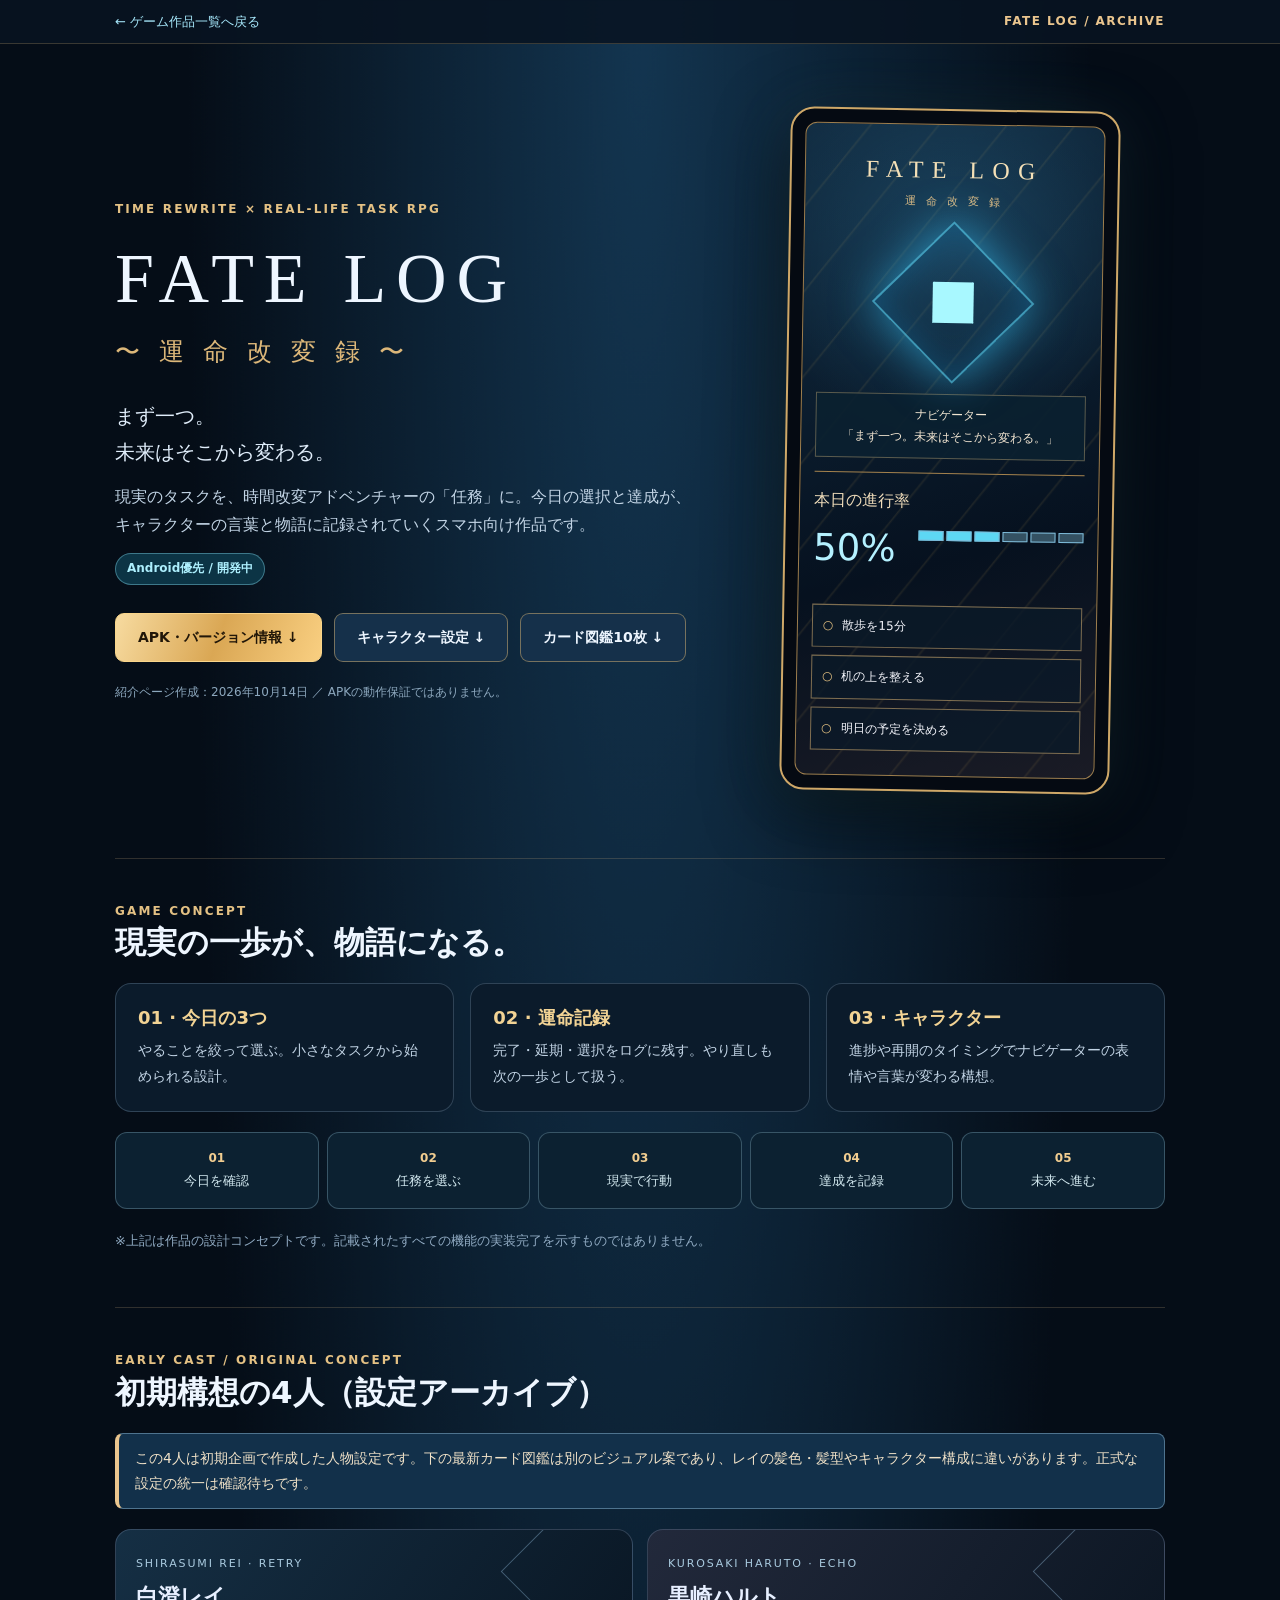
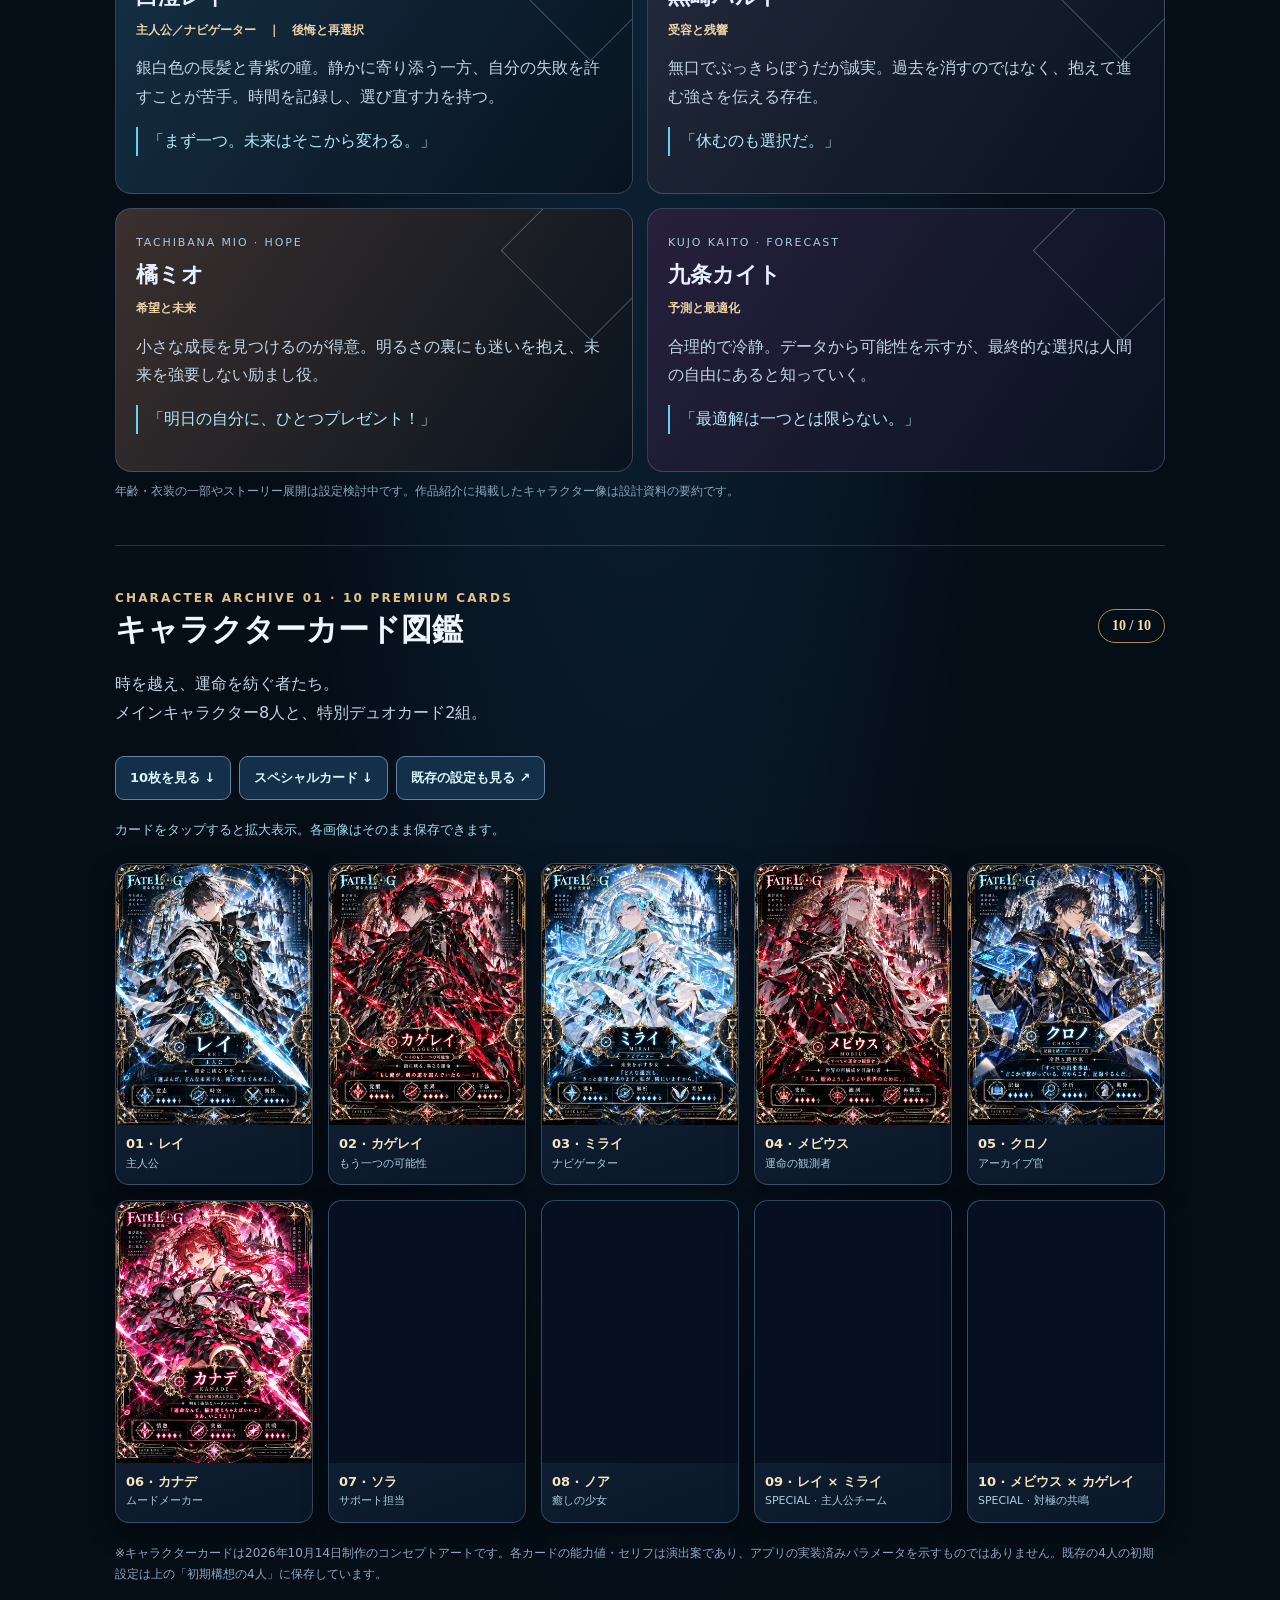
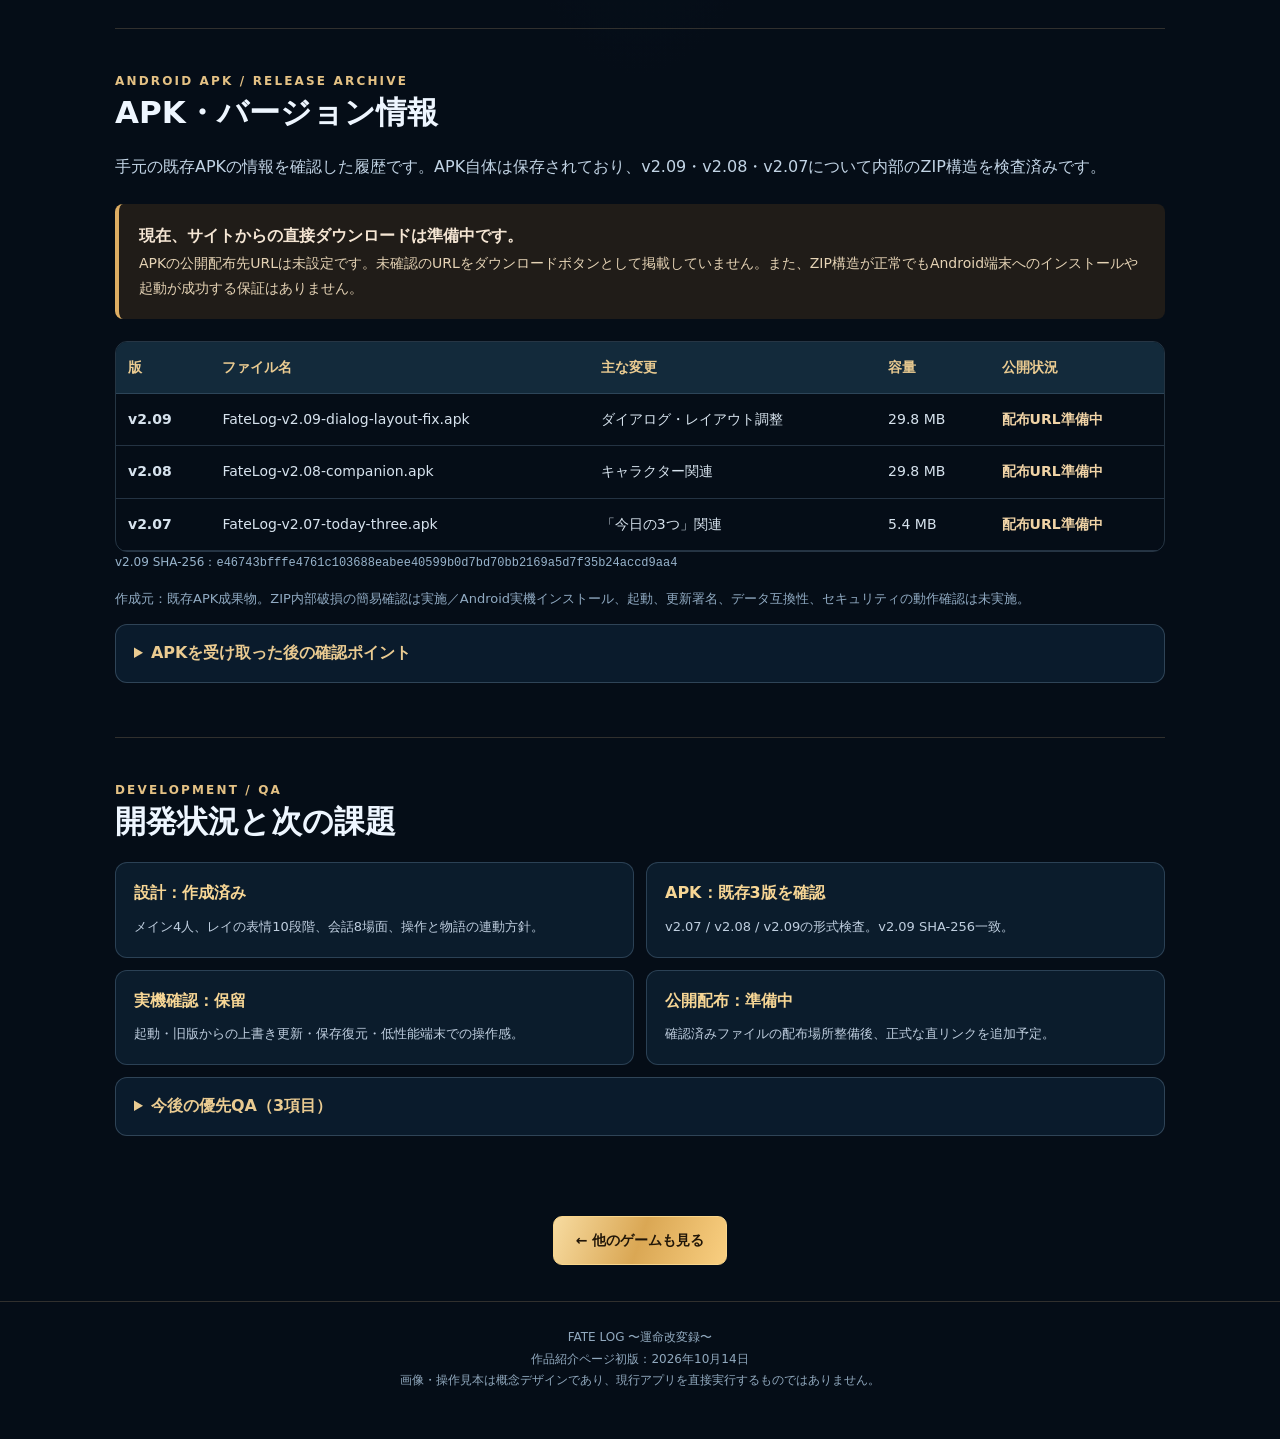
==== commit 67da05aa: "fix(fate-log): card fallback, mobile dialog and initial character concept note" ====
--- a/fate-log/index.html
+++ b/fate-log/index.html
@@ -47,6 +47,13 @@
 
 /* FATE LOG CHARACTER ARCHIVE 01 — responsive card gallery */
 .card-section{scroll-margin-top:65px}.card-head{display:flex;justify-content:space-between;align-items:flex-start;gap:20px}.card-count{white-space:nowrap;font:700 14px Georgia,serif;color:#f5dfab;border:1px solid #ab8b57;padding:8px 13px;border-radius:99px}.card-jump{display:flex;flex-wrap:wrap;gap:8px;margin:15px 0 18px}.card-jump a{display:inline-flex;align-items:center;min-height:44px;padding:8px 14px;border-radius:9px;background:#142f48;border:1px solid #6484a3;color:#dcf4ff;text-decoration:none;font-size:13px;font-weight:700}.card-jump a:hover{border-color:#f7d595;background:#20405b}.card-help{color:#9bdbe9;font-size:13px}.card-gallery{display:grid;grid-template-columns:repeat(5,minmax(0,1fr));gap:15px;margin:22px 0 20px}.card-tile{display:block;min-width:0;text-decoration:none;border:1px solid #658aa367;border-radius:14px;background:linear-gradient(160deg,#162b40,#0a1728);overflow:hidden;box-shadow:0 10px 26px #0006;transition:transform .2s,border-color .2s,box-shadow .2s}.card-tile:hover,.card-tile:focus-visible{transform:translateY(-5px);border-color:#d9bf83;box-shadow:0 16px 30px #0009,0 0 22px #4facd638}.card-frame{display:block;aspect-ratio:3/4;background:#061020;overflow:hidden}.card-frame img{width:100%;height:100%;object-fit:cover;display:block}.card-label{padding:10px 10px 13px;display:grid;gap:3px}.card-label strong{font-size:13px;color:#f6e4be;line-height:1.35}.card-label small{color:#accbdf;line-height:1.4;font-size:11px}.card-lightbox{position:fixed;inset:0;width:min(94vw,850px);max-width:94vw;max-height:94vh;margin:auto;padding:12px;overflow:auto;border:1px solid #caa764;border-radius:12px;background:#091523;color:white;box-shadow:0 15px 80px #000e}.card-lightbox::backdrop{background:#010812ee;backdrop-filter:blur(5px)}.card-lightbox img{display:block;width:auto;max-width:100%;max-height:calc(94vh - 110px);height:auto;object-fit:contain;margin:0 auto}.lightbox-toolbar{display:flex;justify-content:space-between;align-items:center;gap:10px;margin-bottom:10px;font-size:14px;font-weight:700;color:#e8d1a2}.lightbox-toolbar button{background:#19324a;border:1px solid #8ab5d2;border-radius:8px;padding:8px 14px;color:white;cursor:pointer;min-height:44px}.card-lightbox>a{display:block;text-align:center;margin-top:10px;padding:8px;font-size:13px}.card-lightbox button:focus-visible,.card-tile:focus-visible,.card-jump a:focus-visible{outline:3px solid #9ee9ff;outline-offset:2px}@media(max-width:850px){.card-gallery{grid-template-columns:repeat(3,minmax(0,1fr))}}@media(max-width:560px){.card-gallery{grid-template-columns:repeat(2,minmax(0,1fr));gap:10px}.card-label{padding:9px}.card-label strong{font-size:12px}.card-head h2{font-size:24px}.card-count{font-size:12px;padding:6px 10px}}@media(prefers-reduced-motion:reduce){.card-tile{transition:none}.card-tile:hover,.card-tile:focus-visible{transform:none}}
+
+/* Card QA fixes: document legacy visual differences, handle image errors, and phone safe areas */
+.archive-note{padding:12px 16px;background:#12304a;border:1px solid #9ac5e273;border-left:4px solid #eac58e;border-radius:8px;color:#f1e2c8;font-size:14px;margin:0 0 20px}
+.card-image-fallback{display:none}.card-tile.is-image-error .card-frame{display:grid;place-items:center;padding:15px;background:repeating-linear-gradient(135deg,#0d283f 0,#0d283f 14px,#173450 14px,#173450 28px)}.card-tile.is-image-error .card-frame img{display:none}.card-tile.is-image-error .card-image-fallback{display:block;text-align:center;line-height:1.7;font-size:14px;font-weight:700;color:#ffe2a6}
+.card-lightbox [hidden]{display:none!important}.card-lightbox-error{border:1px solid #deb573;border-radius:9px;padding:14px;color:#ffdfa0;background:#2b231c;font-size:14px}.card-lightbox{max-height:94dvh}.card-lightbox img{max-height:calc(94dvh - 130px)}
+#card-special{scroll-margin-top:22px}
+@media(max-width:560px){.card-lightbox{width:calc(100vw - 16px);max-width:calc(100vw - 16px);padding:8px}.card-lightbox img{max-height:calc(100dvh - 145px)}.card-jump a{font-size:13px}.card-head{gap:8px}.card-count{flex:none}.archive-note{font-size:13px}}
 </style>
 </head>
 <body>
@@ -78,7 +85,7 @@
 <ol class="flow"><li>今日を確認</li><li>任務を選ぶ</li><li>現実で行動</li><li>達成を記録</li><li>未来へ進む</li></ol>
 <p class="muted">※上記は作品の設計コンセプトです。記載されたすべての機能の実装完了を示すものではありません。</p>
 </section>
-<section class="content" id="characters"><span class="eyebrow">MAIN CAST</span><h2>運命を巡る4人の登場人物</h2>
+<section class="content" id="characters"><span class="eyebrow">EARLY CAST / ORIGINAL CONCEPT</span><h2>初期構想の4人（設定アーカイブ）</h2><p class="archive-note">この4人は初期企画で作成した人物設定です。下の最新カード図鑑は別のビジュアル案であり、レイの髪色・髪型やキャラクター構成に違いがあります。正式な設定の統一は確認待ちです。</p>
 <div class="characters">
 <article class="character"><div class="code">SHIRASUMI REI · RETRY</div><h3>白澄レイ</h3><p class="tag">主人公／ナビゲーター　｜　後悔と再選択</p><p>銀白色の長髪と青紫の瞳。静かに寄り添う一方、自分の失敗を許すことが苦手。時間を記録し、選び直す力を持つ。</p><p class="quote">「まず一つ。未来はそこから変わる。」</p></article>
 <article class="character"><div class="code">KUROSAKI HARUTO · ECHO</div><h3>黒崎ハルト</h3><p class="tag">受容と残響</p><p>無口でぶっきらぼうだが誠実。過去を消すのではなく、抱えて進む強さを伝える存在。</p><p class="quote">「休むのも選択だ。」</p></article>
@@ -94,49 +101,49 @@
 <p class="card-help">カードをタップすると拡大表示。各画像はそのまま保存できます。</p>
 <div class="card-gallery" id="cards-grid">
 <a class="card-tile" href="./assets/cards/01-rei.webp" data-card-name="レイ" aria-label="レイのカードを拡大する">
-  <span class="card-frame"><img src="./assets/cards/01-rei.webp" alt="FATE LOGキャラクターカード レイ" loading="lazy" decoding="async" width="756" height="1008"></span>
+  <span class="card-frame"><img src="./assets/cards/01-rei.webp" alt="FATE LOGキャラクターカード レイ" loading="lazy" decoding="async" width="756" height="1008"><span class="card-image-fallback" aria-hidden="true">画像の読み込みに失敗しました。タップして画像を確認 ↗</span></span>
   <span class="card-label"><strong>01 · レイ</strong><small>主人公</small></span>
 </a>
 <a class="card-tile" href="./assets/cards/02-kagerei.webp" data-card-name="カゲレイ" aria-label="カゲレイのカードを拡大する">
-  <span class="card-frame"><img src="./assets/cards/02-kagerei.webp" alt="FATE LOGキャラクターカード カゲレイ" loading="lazy" decoding="async" width="756" height="1008"></span>
+  <span class="card-frame"><img src="./assets/cards/02-kagerei.webp" alt="FATE LOGキャラクターカード カゲレイ" loading="lazy" decoding="async" width="756" height="1008"><span class="card-image-fallback" aria-hidden="true">画像の読み込みに失敗しました。タップして画像を確認 ↗</span></span>
   <span class="card-label"><strong>02 · カゲレイ</strong><small>もう一つの可能性</small></span>
 </a>
 <a class="card-tile" href="./assets/cards/03-mirai.webp" data-card-name="ミライ" aria-label="ミライのカードを拡大する">
-  <span class="card-frame"><img src="./assets/cards/03-mirai.webp" alt="FATE LOGキャラクターカード ミライ" loading="lazy" decoding="async" width="756" height="1008"></span>
+  <span class="card-frame"><img src="./assets/cards/03-mirai.webp" alt="FATE LOGキャラクターカード ミライ" loading="lazy" decoding="async" width="756" height="1008"><span class="card-image-fallback" aria-hidden="true">画像の読み込みに失敗しました。タップして画像を確認 ↗</span></span>
   <span class="card-label"><strong>03 · ミライ</strong><small>ナビゲーター</small></span>
 </a>
 <a class="card-tile" href="./assets/cards/04-mobius.webp" data-card-name="メビウス" aria-label="メビウスのカードを拡大する">
-  <span class="card-frame"><img src="./assets/cards/04-mobius.webp" alt="FATE LOGキャラクターカード メビウス" loading="lazy" decoding="async" width="756" height="1008"></span>
+  <span class="card-frame"><img src="./assets/cards/04-mobius.webp" alt="FATE LOGキャラクターカード メビウス" loading="lazy" decoding="async" width="756" height="1008"><span class="card-image-fallback" aria-hidden="true">画像の読み込みに失敗しました。タップして画像を確認 ↗</span></span>
   <span class="card-label"><strong>04 · メビウス</strong><small>運命の観測者</small></span>
 </a>
 <a class="card-tile" href="./assets/cards/05-chrono.webp" data-card-name="クロノ" aria-label="クロノのカードを拡大する">
-  <span class="card-frame"><img src="./assets/cards/05-chrono.webp" alt="FATE LOGキャラクターカード クロノ" loading="lazy" decoding="async" width="756" height="1008"></span>
+  <span class="card-frame"><img src="./assets/cards/05-chrono.webp" alt="FATE LOGキャラクターカード クロノ" loading="lazy" decoding="async" width="756" height="1008"><span class="card-image-fallback" aria-hidden="true">画像の読み込みに失敗しました。タップして画像を確認 ↗</span></span>
   <span class="card-label"><strong>05 · クロノ</strong><small>アーカイブ官</small></span>
 </a>
 <a class="card-tile" href="./assets/cards/06-kanade.webp" data-card-name="カナデ" aria-label="カナデのカードを拡大する">
-  <span class="card-frame"><img src="./assets/cards/06-kanade.webp" alt="FATE LOGキャラクターカード カナデ" loading="lazy" decoding="async" width="756" height="1008"></span>
+  <span class="card-frame"><img src="./assets/cards/06-kanade.webp" alt="FATE LOGキャラクターカード カナデ" loading="lazy" decoding="async" width="756" height="1008"><span class="card-image-fallback" aria-hidden="true">画像の読み込みに失敗しました。タップして画像を確認 ↗</span></span>
   <span class="card-label"><strong>06 · カナデ</strong><small>ムードメーカー</small></span>
 </a>
 <a class="card-tile" href="./assets/cards/07-sora.webp" data-card-name="ソラ" aria-label="ソラのカードを拡大する">
-  <span class="card-frame"><img src="./assets/cards/07-sora.webp" alt="FATE LOGキャラクターカード ソラ" loading="lazy" decoding="async" width="756" height="1008"></span>
+  <span class="card-frame"><img src="./assets/cards/07-sora.webp" alt="FATE LOGキャラクターカード ソラ" loading="lazy" decoding="async" width="756" height="1008"><span class="card-image-fallback" aria-hidden="true">画像の読み込みに失敗しました。タップして画像を確認 ↗</span></span>
   <span class="card-label"><strong>07 · ソラ</strong><small>サポート担当</small></span>
 </a>
 <a class="card-tile" href="./assets/cards/08-noah.webp" data-card-name="ノア" aria-label="ノアのカードを拡大する">
-  <span class="card-frame"><img src="./assets/cards/08-noah.webp" alt="FATE LOGキャラクターカード ノア" loading="lazy" decoding="async" width="756" height="1008"></span>
+  <span class="card-frame"><img src="./assets/cards/08-noah.webp" alt="FATE LOGキャラクターカード ノア" loading="lazy" decoding="async" width="756" height="1008"><span class="card-image-fallback" aria-hidden="true">画像の読み込みに失敗しました。タップして画像を確認 ↗</span></span>
   <span class="card-label"><strong>08 · ノア</strong><small>癒しの少女</small></span>
 </a>
 <a class="card-tile" href="./assets/cards/09-rei-mirai.webp" data-card-name="レイ × ミライ" aria-label="レイ × ミライのカードを拡大する" id="card-special">
-  <span class="card-frame"><img src="./assets/cards/09-rei-mirai.webp" alt="FATE LOGキャラクターカード レイ × ミライ" loading="lazy" decoding="async" width="756" height="1008"></span>
+  <span class="card-frame"><img src="./assets/cards/09-rei-mirai.webp" alt="FATE LOGキャラクターカード レイ × ミライ" loading="lazy" decoding="async" width="756" height="1008"><span class="card-image-fallback" aria-hidden="true">画像の読み込みに失敗しました。タップして画像を確認 ↗</span></span>
   <span class="card-label"><strong>09 · レイ × ミライ</strong><small>SPECIAL · 主人公チーム</small></span>
 </a>
 <a class="card-tile" href="./assets/cards/10-mobius-kagerei.webp" data-card-name="メビウス × カゲレイ" aria-label="メビウス × カゲレイのカードを拡大する">
-  <span class="card-frame"><img src="./assets/cards/10-mobius-kagerei.webp" alt="FATE LOGキャラクターカード メビウス × カゲレイ" loading="lazy" decoding="async" width="756" height="1008"></span>
+  <span class="card-frame"><img src="./assets/cards/10-mobius-kagerei.webp" alt="FATE LOGキャラクターカード メビウス × カゲレイ" loading="lazy" decoding="async" width="756" height="1008"><span class="card-image-fallback" aria-hidden="true">画像の読み込みに失敗しました。タップして画像を確認 ↗</span></span>
   <span class="card-label"><strong>10 · メビウス × カゲレイ</strong><small>SPECIAL · 対極の共鳴</small></span>
 </a>
 </div>
-<p class="note">※キャラクターカードは2026年10月14日制作のコンセプトアートです。各カードの能力値・セリフは演出案であり、アプリの実装済みパラメータを示すものではありません。既存の4人の初期設定は下記に保存しています。</p>
-</section>
-<dialog id="card-lightbox" class="card-lightbox" aria-label="キャラクターカード拡大表示"><div class="lightbox-toolbar"><span id="card-lightbox-title"></span><button type="button" id="card-lightbox-close" aria-label="拡大表示を閉じる">× 閉じる</button></div><img id="card-lightbox-image" src="" alt=""><a id="card-lightbox-link" href="#" target="_blank" rel="noopener">画像を開いて保存 ↗</a></dialog>
+<p class="note">※キャラクターカードは2026年10月14日制作のコンセプトアートです。各カードの能力値・セリフは演出案であり、アプリの実装済みパラメータを示すものではありません。既存の4人の初期設定は上の「初期構想の4人」に保存しています。</p>
+</section>
+<dialog id="card-lightbox" class="card-lightbox" aria-labelledby="card-lightbox-title"><div class="lightbox-toolbar"><span id="card-lightbox-title">カード拡大表示</span><button type="button" id="card-lightbox-close" aria-label="拡大表示を閉じる">× 閉じる</button></div><img id="card-lightbox-image" alt="" hidden><p id="card-lightbox-error" class="card-lightbox-error" role="status" hidden>画像を表示できませんでした。画像リンクを別タブで確認するか、ページを再読み込みしてください。</p><a id="card-lightbox-link" href="#" target="_blank" rel="noopener">画像を開いて保存 ↗</a></dialog>
 <section class="content" id="apk"><span class="eyebrow">ANDROID APK / RELEASE ARCHIVE</span><h2>APK・バージョン情報</h2>
 <p>手元の既存APKの情報を確認した履歴です。APK自体は保存されており、v2.09・v2.08・v2.07について内部のZIP構造を検査済みです。</p>
 <div class="warn"><strong>現在、サイトからの直接ダウンロードは準備中です。</strong><p>APKの公開配布先URLは未設定です。未確認のURLをダウンロードボタンとして掲載していません。また、ZIP構造が正常でもAndroid端末へのインストールや起動が成功する保証はありません。</p></div>
@@ -171,14 +178,31 @@
 const name=document.getElementById('card-lightbox-title');
 const link=document.getElementById('card-lightbox-link');
 const close=document.getElementById('card-lightbox-close');
+const error=document.getElementById('card-lightbox-error');
 let lastFocus=null;
-document.querySelectorAll('.card-tile').forEach(a=>a.addEventListener('click',e=>{
-e.preventDefault();lastFocus=a;const label=a.dataset.cardName||'カード';
-im.src=a.href;im.alt='FATE LOG '+label+' の拡大カード';name.textContent=label;link.href=a.href;dlg.showModal();
-}));
+document.querySelectorAll('.card-tile').forEach(a=>{
+const preview=a.querySelector('img');
+if(preview){
+  preview.addEventListener('error',()=>a.classList.add('is-image-error'));
+  preview.addEventListener('load',()=>a.classList.remove('is-image-error'));
+  if(preview.complete && !preview.naturalWidth)a.classList.add('is-image-error');
+}
+a.addEventListener('click',e=>{
+  if(a.classList.contains('is-image-error'))return; // Open original image directly on preview failure.
+  if(dlg.open)return;
+  e.preventDefault();lastFocus=a;
+  const label=a.dataset.cardName||'カード';
+  name.textContent=label;link.href=a.href;im.alt='FATE LOG '+label+' の拡大カード';
+  im.hidden=true;error.hidden=true;
+  dlg.showModal();
+  im.src=a.href;
+});
+});
+im.addEventListener('load',()=>{im.hidden=false;error.hidden=true;});
+im.addEventListener('error',()=>{im.hidden=true;error.hidden=false;});
 close.addEventListener('click',()=>dlg.close());
 dlg.addEventListener('click',e=>{if(e.target===dlg)dlg.close();});
-dlg.addEventListener('close',()=>{im.removeAttribute('src');if(lastFocus)lastFocus.focus();});
+dlg.addEventListener('close',()=>{im.removeAttribute('src');im.hidden=true;error.hidden=true;if(lastFocus)lastFocus.focus();});
 })();
 </script>
 </body></html>
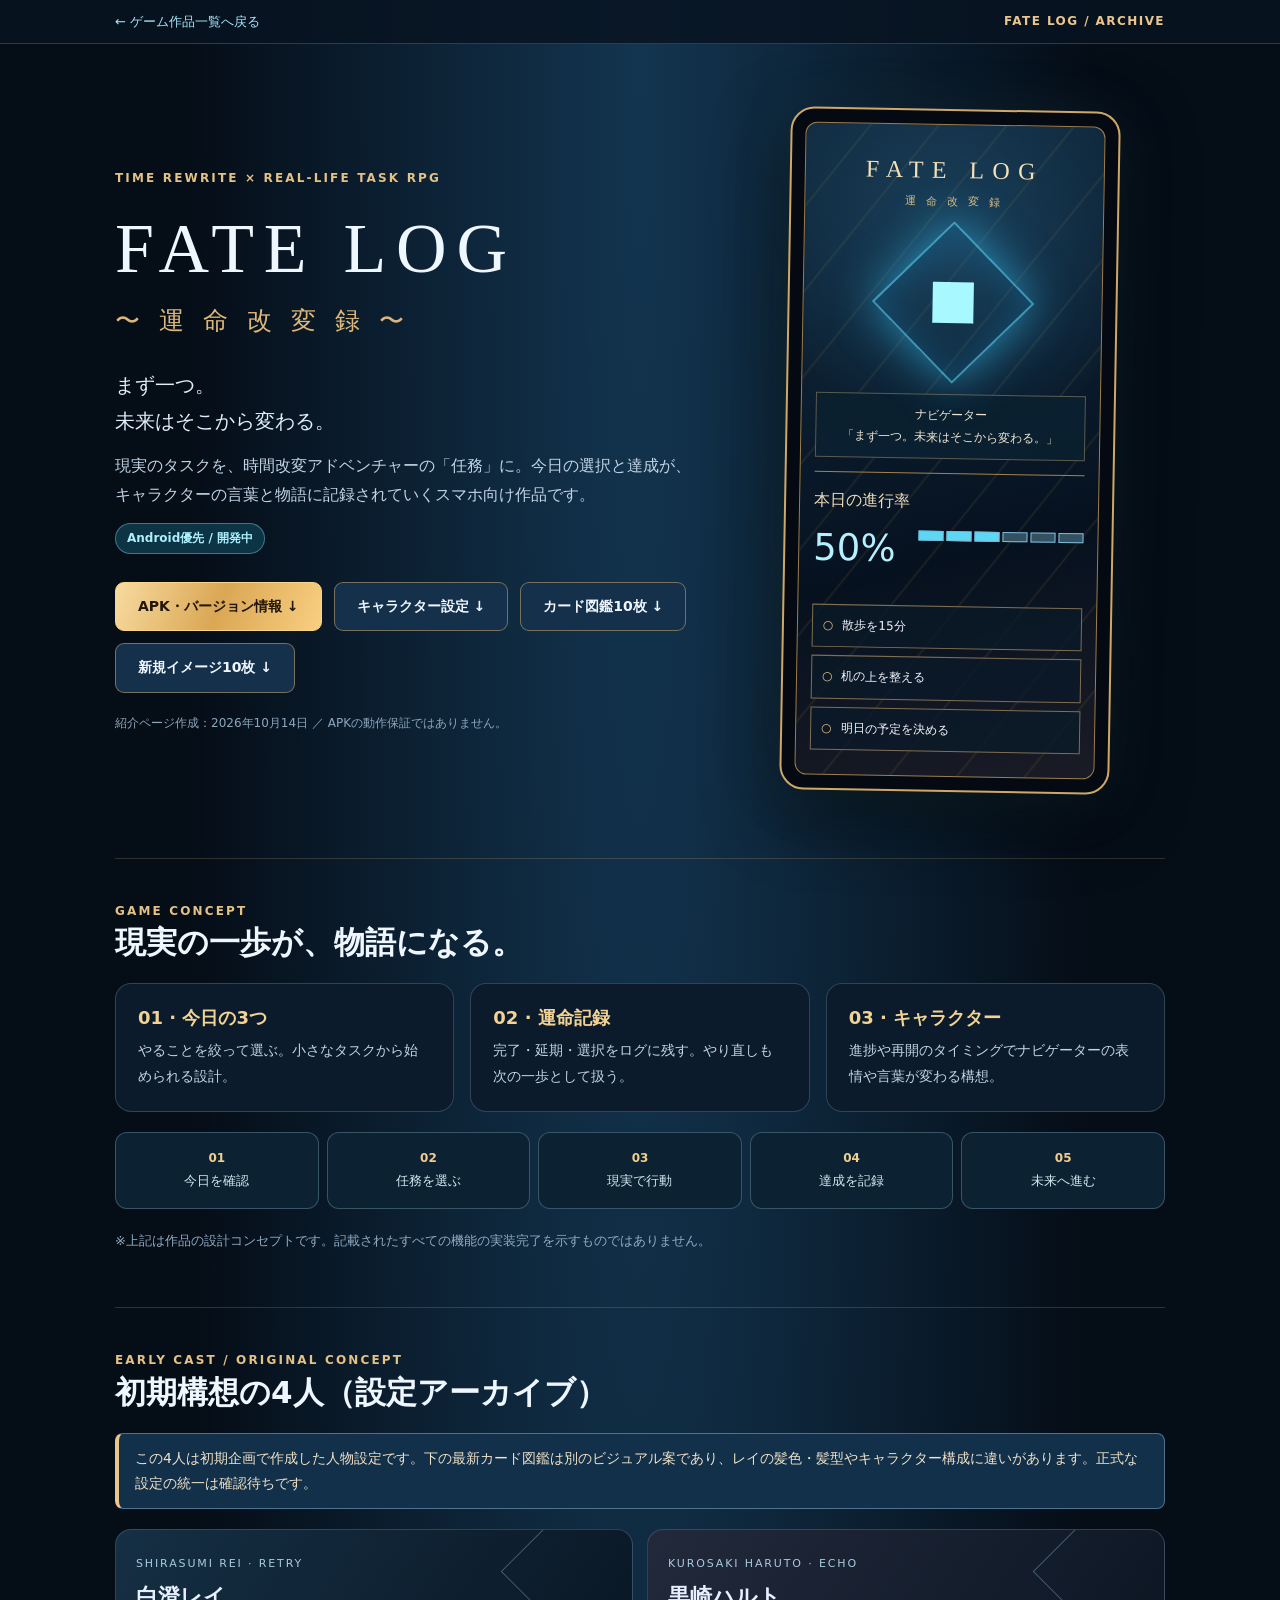
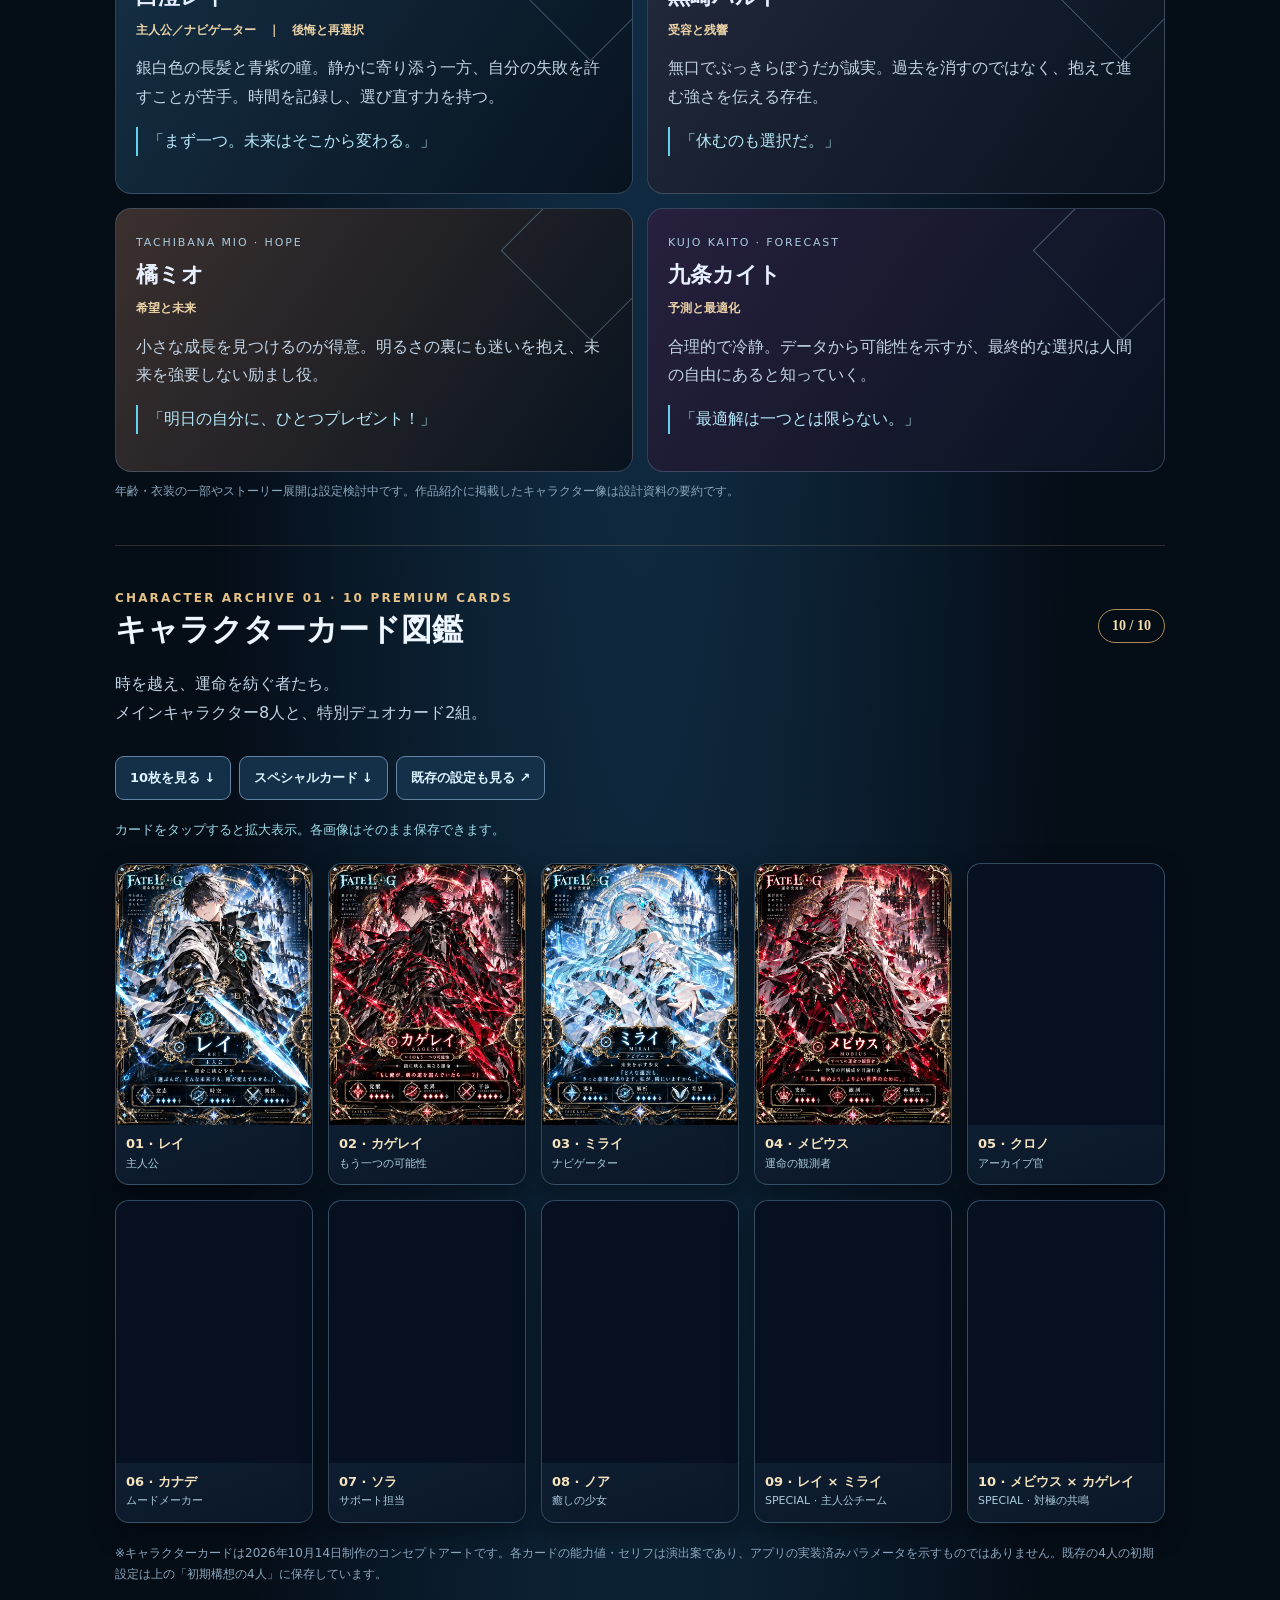
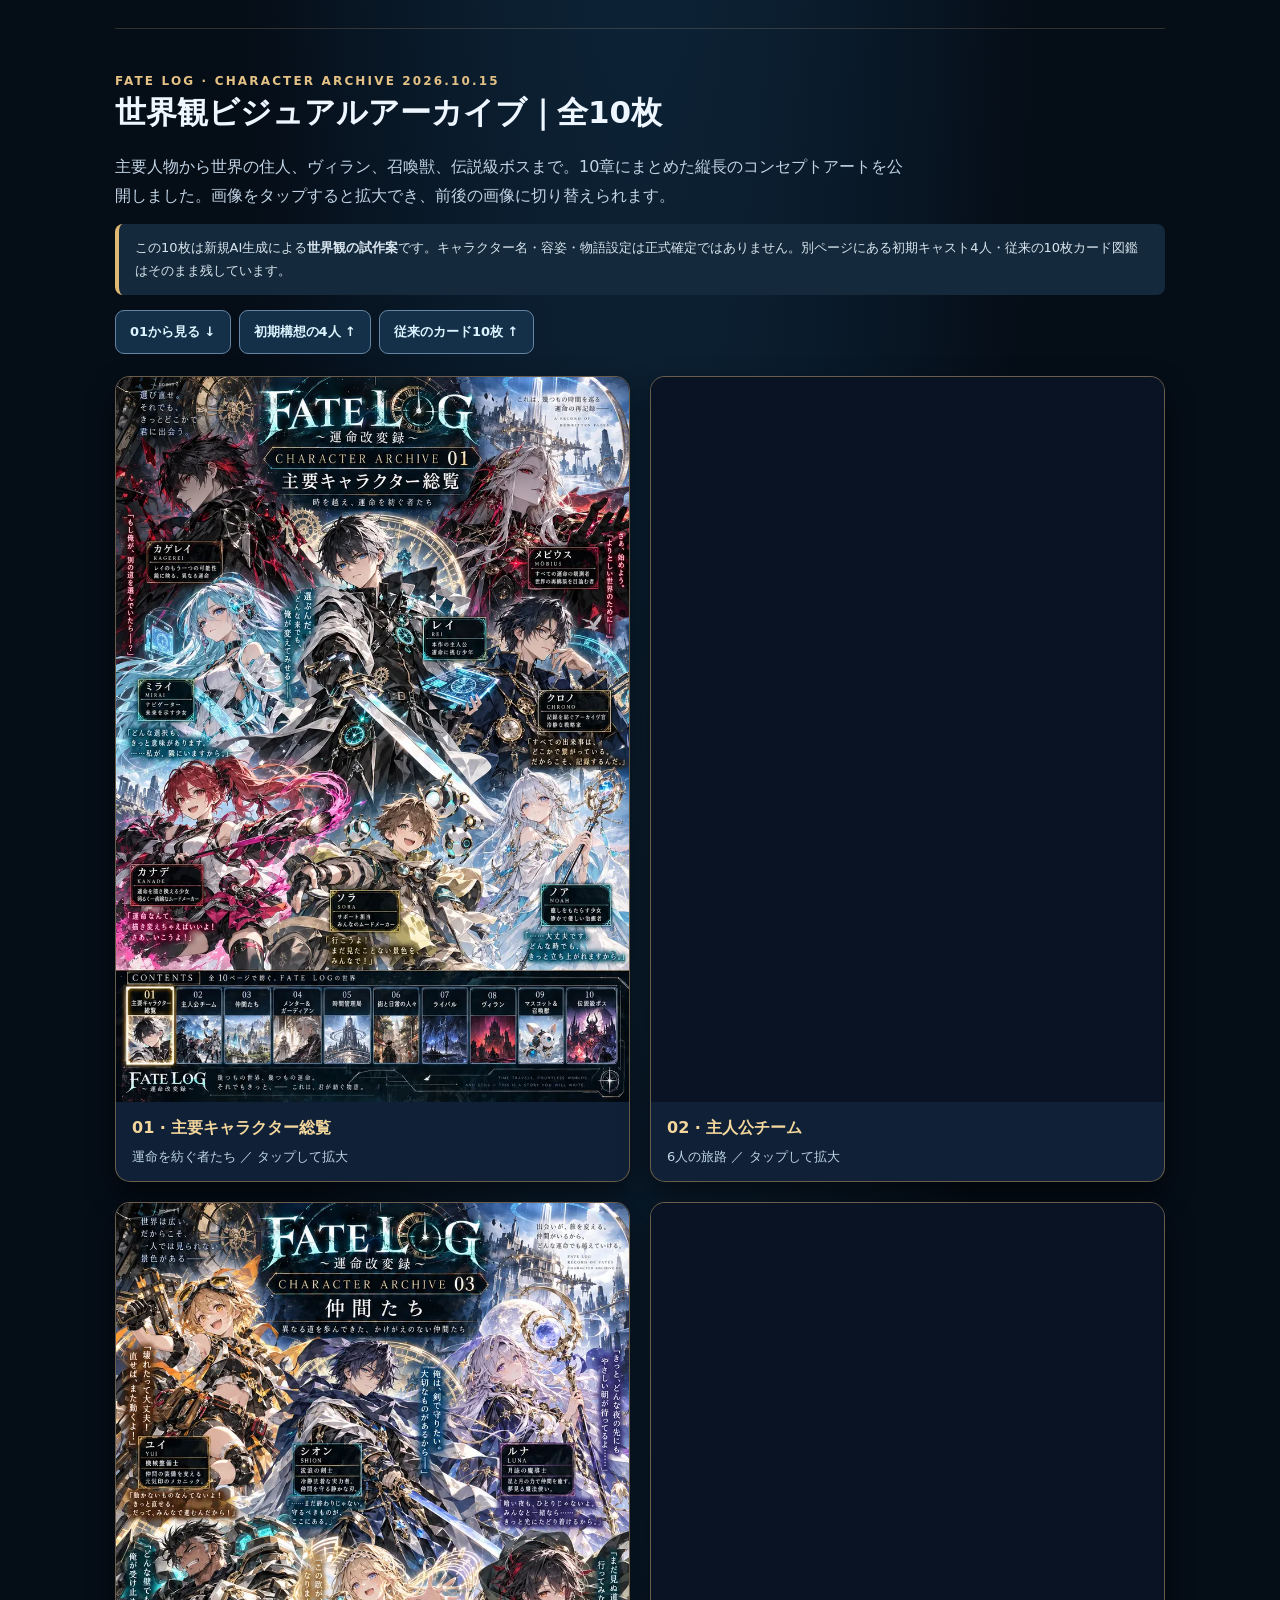
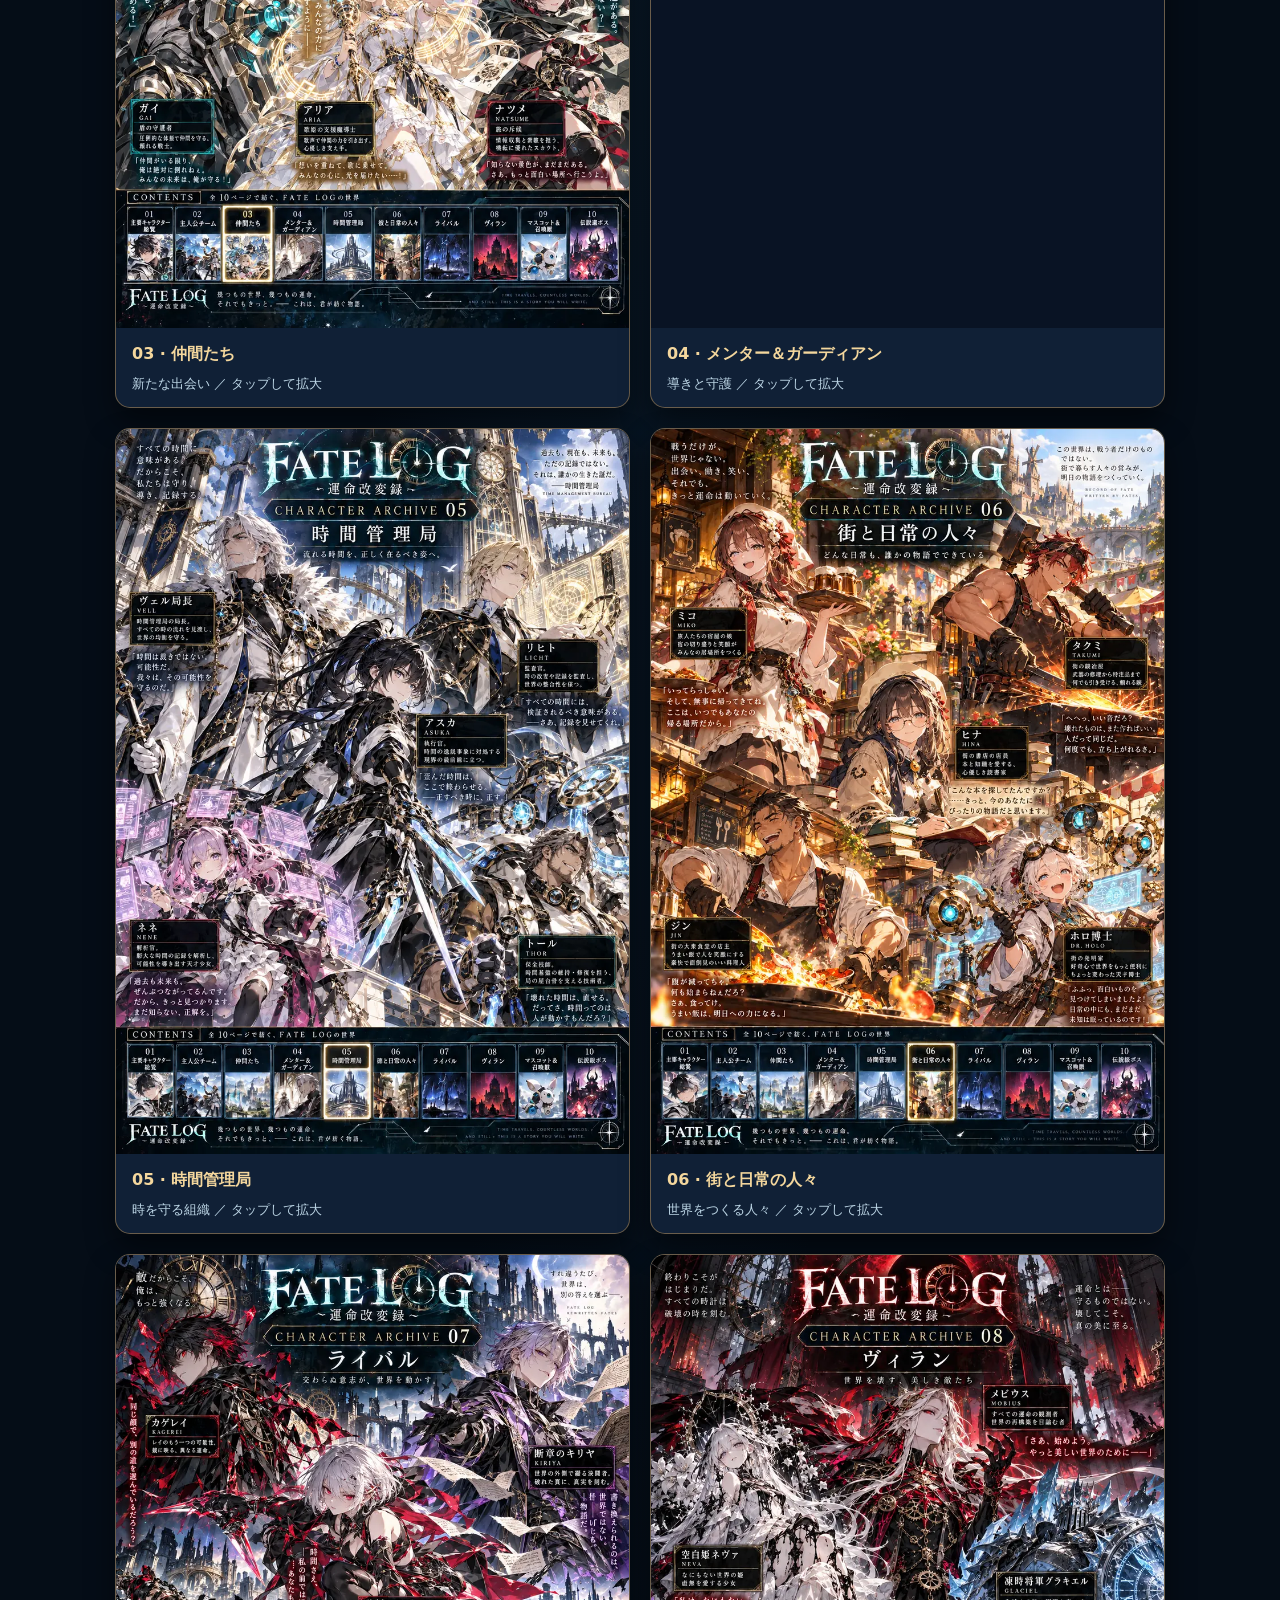
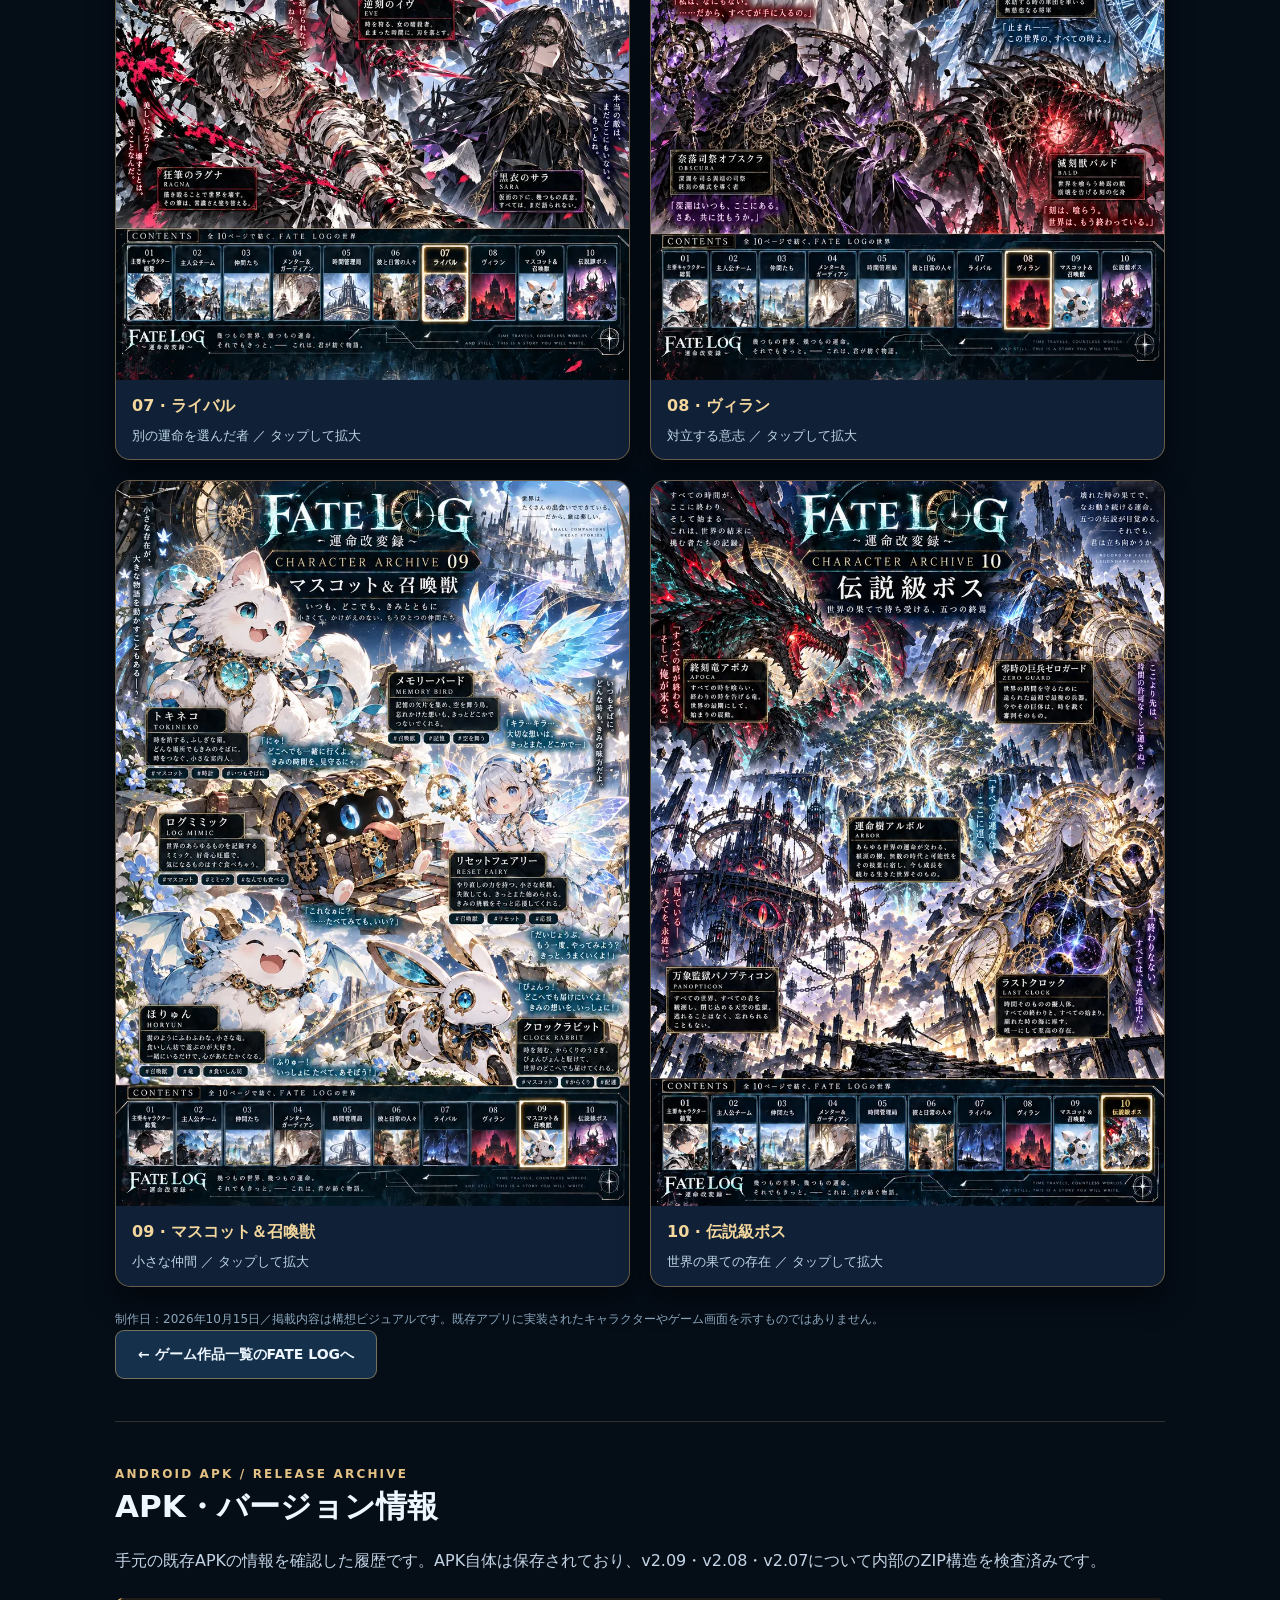
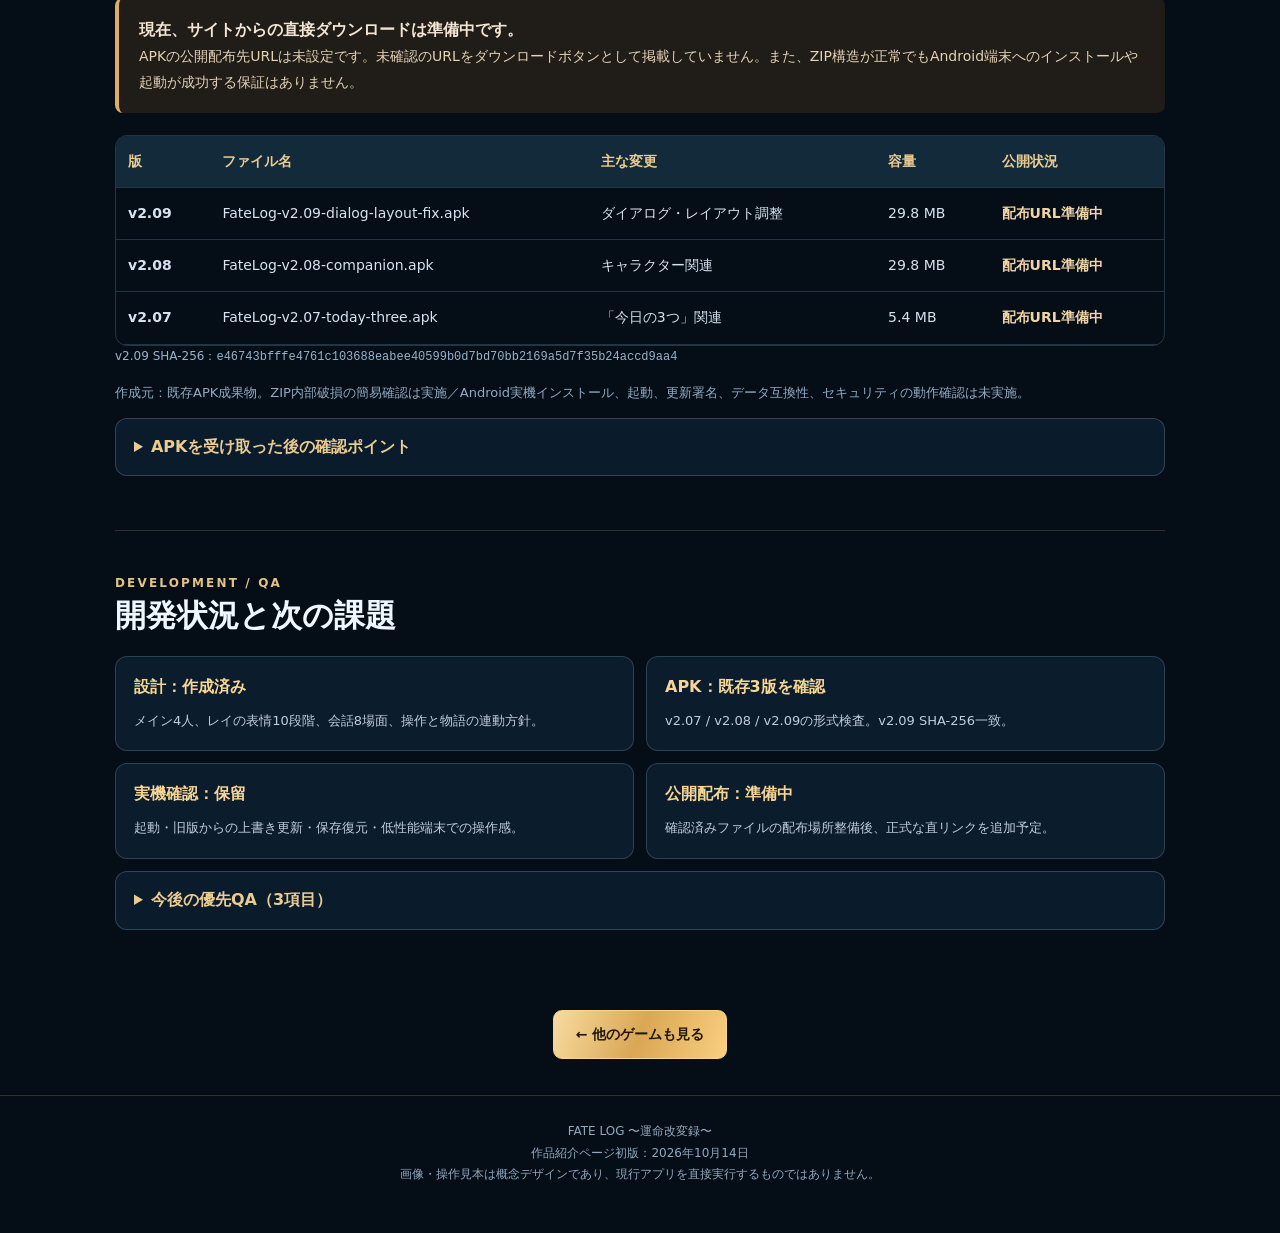
==== commit e1abf4ba: "feat(fate-log): publish ten concept artwork archives on landing and character page" ====
--- a/fate-log/index.html
+++ b/fate-log/index.html
@@ -54,6 +54,29 @@
 .card-lightbox [hidden]{display:none!important}.card-lightbox-error{border:1px solid #deb573;border-radius:9px;padding:14px;color:#ffdfa0;background:#2b231c;font-size:14px}.card-lightbox{max-height:94dvh}.card-lightbox img{max-height:calc(94dvh - 130px)}
 #card-special{scroll-margin-top:22px}
 @media(max-width:560px){.card-lightbox{width:calc(100vw - 16px);max-width:calc(100vw - 16px);padding:8px}.card-lightbox img{max-height:calc(100dvh - 145px)}.card-jump a{font-size:13px}.card-head{gap:8px}.card-count{flex:none}.archive-note{font-size:13px}}
+
+/* NEW ART ARCHIVE 10 IMAGES · Concept gallery added 2026-10-15 */
+#art-archive{scroll-margin-top:24px}
+.art-archive-intro{max-width:78ch}
+.art-list{display:grid;grid-template-columns:repeat(2,minmax(0,1fr));gap:20px;margin:22px 0}
+.art-entry{margin:0;min-width:0;scroll-margin-top:22px}
+.artwork-open{display:block;overflow:hidden;border:1px solid #b08d5b8f;border-radius:15px;background:#102036;text-decoration:none;color:#eef8ff;box-shadow:0 14px 30px #0007}
+.artwork-open:focus-visible,.artwork-open:hover{outline:3px solid #9ee9ff;outline-offset:3px;border-color:#98dff4}
+.artwork-open img{display:block;width:100%;height:auto;aspect-ratio:900/1272;object-fit:contain;background:#091324}
+.artwork-info{display:grid;gap:3px;padding:12px 16px}
+.artwork-info strong{color:#f4d79d;font-size:16px}.artwork-info small{color:#bed7e7;font-size:13px}
+.art-archive-note{border-left:4px solid #dfb874;background:#14293b;padding:12px 16px;border-radius:8px;color:#d8e5ef;font-size:13px}
+.art-modal{width:min(94vw,850px);max-width:94vw;max-height:95dvh;padding:12px;border:1px solid #d1ad6e;border-radius:12px;background:#081527;color:#fff;box-shadow:0 25px 90px #000e}
+.art-modal::backdrop{background:#000d}
+.art-modal-toolbar{display:flex;align-items:center;justify-content:space-between;gap:8px;flex-wrap:wrap;margin-bottom:9px}
+.art-modal-toolbar strong{font-size:14px;color:#f6dcaa}
+.art-modal-controls{display:flex;gap:7px}
+.art-modal button{min-height:43px;padding:7px 12px;border-radius:8px;background:#193852;border:1px solid #9bc6de;color:#fff;cursor:pointer}
+.art-modal img{display:block;width:auto;max-width:100%;max-height:calc(95dvh - 160px);height:auto;object-fit:contain;margin:auto}
+.art-modal [hidden]{display:none!important}
+.art-modal .art-view-file{display:block;text-align:center;font-size:13px;margin-top:10px}
+.art-modal .art-load-error{padding:13px;color:#ffe1ac;border:1px solid #d6af72;border-radius:8px}
+@media(max-width:560px){.art-list{grid-template-columns:1fr;gap:16px}.artwork-info{padding:12px}.art-modal{width:calc(100vw - 12px);max-width:calc(100vw - 12px);padding:8px}.art-modal img{max-height:calc(95dvh - 170px)}}
 </style>
 </head>
 <body>
@@ -66,7 +89,7 @@
 <p class="lead">まず一つ。<br>未来はそこから変わる。</p>
 <p>現実のタスクを、時間改変アドベンチャーの「任務」に。今日の選択と達成が、キャラクターの言葉と物語に記録されていくスマホ向け作品です。</p>
 <span class="pill">Android優先 / 開発中</span>
-<div class="buttons"><a class="btn primary" href="#apk">APK・バージョン情報 ↓</a><a class="btn" href="#characters">キャラクター設定 ↓</a><a class="btn" href="#character-cards">カード図鑑10枚 ↓</a></div>
+<div class="buttons"><a class="btn primary" href="#apk">APK・バージョン情報 ↓</a><a class="btn" href="#characters">キャラクター設定 ↓</a><a class="btn" href="#character-cards">カード図鑑10枚 ↓</a><a class="btn" href="#art-archive">新規イメージ10枚 ↓</a></div>
 <p class="note">紹介ページ作成：<time datetime="2026-10-14">2026年10月14日</time> ／ APKの動作保証ではありません。</p>
 </div>
 <div class="screen" aria-label="FATE LOGの雰囲気を再現したデザイン見本。実機画面の画像ではありません。">
@@ -144,6 +167,83 @@
 <p class="note">※キャラクターカードは2026年10月14日制作のコンセプトアートです。各カードの能力値・セリフは演出案であり、アプリの実装済みパラメータを示すものではありません。既存の4人の初期設定は上の「初期構想の4人」に保存しています。</p>
 </section>
 <dialog id="card-lightbox" class="card-lightbox" aria-labelledby="card-lightbox-title"><div class="lightbox-toolbar"><span id="card-lightbox-title">カード拡大表示</span><button type="button" id="card-lightbox-close" aria-label="拡大表示を閉じる">× 閉じる</button></div><img id="card-lightbox-image" alt="" hidden><p id="card-lightbox-error" class="card-lightbox-error" role="status" hidden>画像を表示できませんでした。画像リンクを別タブで確認するか、ページを再読み込みしてください。</p><a id="card-lightbox-link" href="#" target="_blank" rel="noopener">画像を開いて保存 ↗</a></dialog>
+
+<section class="content art-archive-section" id="art-archive" aria-labelledby="art-title">
+<span class="eyebrow">FATE LOG · CHARACTER ARCHIVE 2026.10.15</span>
+<h2 id="art-title">世界観ビジュアルアーカイブ｜全10枚</h2>
+<p class="art-archive-intro">主要人物から世界の住人、ヴィラン、召喚獣、伝説級ボスまで。10章にまとめた縦長のコンセプトアートを公開しました。画像をタップすると拡大でき、前後の画像に切り替えられます。</p>
+<p class="art-archive-note">この10枚は新規AI生成による<strong>世界観の試作案</strong>です。キャラクター名・容姿・物語設定は正式確定ではありません。別ページにある初期キャスト4人・従来の10枚カード図鑑はそのまま残しています。</p>
+<div class="card-jump" aria-label="アーカイブ内の移動"><a href="#art-archive-01">01から見る ↓</a><a href="#characters">初期構想の4人 ↑</a><a href="#character-cards">従来のカード10枚 ↑</a></div>
+<div class="art-list">
+<figure class="art-entry" id="art-archive-01">
+<a class="artwork-open" href="./assets/archive/archive-01.webp" data-artwork-title="01 · 主要キャラクター総覧" aria-label="01 主要キャラクター総覧のコンセプトアートを拡大">
+<img src="./assets/archive/archive-01.webp" alt="FATE LOGビジュアルアーカイブ01：主要キャラクター総覧。運命を紡ぐ者たちを表現したオリジナルのイメージ" loading="lazy" decoding="async" width="900" height="1272">
+<span class="artwork-info"><strong>01 · 主要キャラクター総覧</strong><small>運命を紡ぐ者たち ／ タップして拡大</small></span></a>
+</figure>
+
+<figure class="art-entry" id="art-archive-02">
+<a class="artwork-open" href="./assets/archive/archive-02.webp" data-artwork-title="02 · 主人公チーム" aria-label="02 主人公チームのコンセプトアートを拡大">
+<img src="./assets/archive/archive-02.webp" alt="FATE LOGビジュアルアーカイブ02：主人公チーム。6人の旅路を表現したオリジナルのイメージ" loading="lazy" decoding="async" width="900" height="1272">
+<span class="artwork-info"><strong>02 · 主人公チーム</strong><small>6人の旅路 ／ タップして拡大</small></span></a>
+</figure>
+
+<figure class="art-entry" id="art-archive-03">
+<a class="artwork-open" href="./assets/archive/archive-03.webp" data-artwork-title="03 · 仲間たち" aria-label="03 仲間たちのコンセプトアートを拡大">
+<img src="./assets/archive/archive-03.webp" alt="FATE LOGビジュアルアーカイブ03：仲間たち。新たな出会いを表現したオリジナルのイメージ" loading="lazy" decoding="async" width="900" height="1272">
+<span class="artwork-info"><strong>03 · 仲間たち</strong><small>新たな出会い ／ タップして拡大</small></span></a>
+</figure>
+
+<figure class="art-entry" id="art-archive-04">
+<a class="artwork-open" href="./assets/archive/archive-04.webp" data-artwork-title="04 · メンター＆ガーディアン" aria-label="04 メンター＆ガーディアンのコンセプトアートを拡大">
+<img src="./assets/archive/archive-04.webp" alt="FATE LOGビジュアルアーカイブ04：メンター＆ガーディアン。導きと守護を表現したオリジナルのイメージ" loading="lazy" decoding="async" width="900" height="1272">
+<span class="artwork-info"><strong>04 · メンター＆ガーディアン</strong><small>導きと守護 ／ タップして拡大</small></span></a>
+</figure>
+
+<figure class="art-entry" id="art-archive-05">
+<a class="artwork-open" href="./assets/archive/archive-05.webp" data-artwork-title="05 · 時間管理局" aria-label="05 時間管理局のコンセプトアートを拡大">
+<img src="./assets/archive/archive-05.webp" alt="FATE LOGビジュアルアーカイブ05：時間管理局。時を守る組織を表現したオリジナルのイメージ" loading="lazy" decoding="async" width="900" height="1272">
+<span class="artwork-info"><strong>05 · 時間管理局</strong><small>時を守る組織 ／ タップして拡大</small></span></a>
+</figure>
+
+<figure class="art-entry" id="art-archive-06">
+<a class="artwork-open" href="./assets/archive/archive-06.webp" data-artwork-title="06 · 街と日常の人々" aria-label="06 街と日常の人々のコンセプトアートを拡大">
+<img src="./assets/archive/archive-06.webp" alt="FATE LOGビジュアルアーカイブ06：街と日常の人々。世界をつくる人々を表現したオリジナルのイメージ" loading="lazy" decoding="async" width="900" height="1272">
+<span class="artwork-info"><strong>06 · 街と日常の人々</strong><small>世界をつくる人々 ／ タップして拡大</small></span></a>
+</figure>
+
+<figure class="art-entry" id="art-archive-07">
+<a class="artwork-open" href="./assets/archive/archive-07.webp" data-artwork-title="07 · ライバル" aria-label="07 ライバルのコンセプトアートを拡大">
+<img src="./assets/archive/archive-07.webp" alt="FATE LOGビジュアルアーカイブ07：ライバル。別の運命を選んだ者を表現したオリジナルのイメージ" loading="lazy" decoding="async" width="900" height="1272">
+<span class="artwork-info"><strong>07 · ライバル</strong><small>別の運命を選んだ者 ／ タップして拡大</small></span></a>
+</figure>
+
+<figure class="art-entry" id="art-archive-08">
+<a class="artwork-open" href="./assets/archive/archive-08.webp" data-artwork-title="08 · ヴィラン" aria-label="08 ヴィランのコンセプトアートを拡大">
+<img src="./assets/archive/archive-08.webp" alt="FATE LOGビジュアルアーカイブ08：ヴィラン。対立する意志を表現したオリジナルのイメージ" loading="lazy" decoding="async" width="900" height="1272">
+<span class="artwork-info"><strong>08 · ヴィラン</strong><small>対立する意志 ／ タップして拡大</small></span></a>
+</figure>
+
+<figure class="art-entry" id="art-archive-09">
+<a class="artwork-open" href="./assets/archive/archive-09.webp" data-artwork-title="09 · マスコット＆召喚獣" aria-label="09 マスコット＆召喚獣のコンセプトアートを拡大">
+<img src="./assets/archive/archive-09.webp" alt="FATE LOGビジュアルアーカイブ09：マスコット＆召喚獣。小さな仲間を表現したオリジナルのイメージ" loading="lazy" decoding="async" width="900" height="1272">
+<span class="artwork-info"><strong>09 · マスコット＆召喚獣</strong><small>小さな仲間 ／ タップして拡大</small></span></a>
+</figure>
+
+<figure class="art-entry" id="art-archive-10">
+<a class="artwork-open" href="./assets/archive/archive-10.webp" data-artwork-title="10 · 伝説級ボス" aria-label="10 伝説級ボスのコンセプトアートを拡大">
+<img src="./assets/archive/archive-10.webp" alt="FATE LOGビジュアルアーカイブ10：伝説級ボス。世界の果ての存在を表現したオリジナルのイメージ" loading="lazy" decoding="async" width="900" height="1272">
+<span class="artwork-info"><strong>10 · 伝説級ボス</strong><small>世界の果ての存在 ／ タップして拡大</small></span></a>
+</figure>
+</div>
+<p class="note">制作日：2026年10月15日／掲載内容は構想ビジュアルです。既存アプリに実装されたキャラクターやゲーム画面を示すものではありません。</p>
+<a class="btn" href="../#fate-log">← ゲーム作品一覧のFATE LOGへ</a>
+</section>
+<dialog id="art-modal" class="art-modal" aria-label="ビジュアルアーカイブの拡大表示">
+<div class="art-modal-toolbar"><strong id="art-modal-title">画像を拡大</strong><div class="art-modal-controls"><button id="art-prev" type="button" aria-label="前の画像">← 前へ</button><button id="art-next" type="button" aria-label="次の画像">次へ →</button><button id="art-close" type="button" aria-label="閉じる">× 閉じる</button></div></div>
+<img id="art-modal-image" alt="" hidden>
+<p id="art-modal-error" class="art-load-error" role="status" hidden>画像を読み込めませんでした。直接画像を開くリンクをご利用ください。</p>
+<a class="art-view-file" id="art-modal-file" href="#" target="_blank" rel="noopener noreferrer">画像を直接開く ↗</a>
+</dialog>
 <section class="content" id="apk"><span class="eyebrow">ANDROID APK / RELEASE ARCHIVE</span><h2>APK・バージョン情報</h2>
 <p>手元の既存APKの情報を確認した履歴です。APK自体は保存されており、v2.09・v2.08・v2.07について内部のZIP構造を検査済みです。</p>
 <div class="warn"><strong>現在、サイトからの直接ダウンロードは準備中です。</strong><p>APKの公開配布先URLは未設定です。未確認のURLをダウンロードボタンとして掲載していません。また、ZIP構造が正常でもAndroid端末へのインストールや起動が成功する保証はありません。</p></div>
@@ -205,4 +305,38 @@
 dlg.addEventListener('close',()=>{im.removeAttribute('src');im.hidden=true;error.hidden=true;if(lastFocus)lastFocus.focus();});
 })();
 </script>
+
+<script>
+(()=>{
+const links=[...document.querySelectorAll('.artwork-open')];
+const modal=document.getElementById('art-modal');
+if(!links.length||!modal||typeof modal.showModal!=='function')return;
+const photo=document.getElementById('art-modal-image');
+const title=document.getElementById('art-modal-title');
+const file=document.getElementById('art-modal-file');
+const error=document.getElementById('art-modal-error');
+let index=0,focusOrigin=null;
+const show=(n)=>{
+  index=(n+links.length)%links.length;
+  const link=links[index],label=link.dataset.artworkTitle||'FATE LOG';
+  title.textContent=label;photo.alt=label+'の拡大ビジュアル';
+  photo.hidden=true;error.hidden=true;file.href=link.href;photo.src=link.href;
+};
+links.forEach((a,i)=>a.addEventListener('click',e=>{
+  e.preventDefault();focusOrigin=a;show(i);if(!modal.open)modal.showModal();
+}));
+document.getElementById('art-prev').addEventListener('click',()=>show(index-1));
+document.getElementById('art-next').addEventListener('click',()=>show(index+1));
+document.getElementById('art-close').addEventListener('click',()=>modal.close());
+photo.addEventListener('load',()=>{photo.hidden=false;error.hidden=true;});
+photo.addEventListener('error',()=>{photo.hidden=true;error.hidden=false;});
+modal.addEventListener('click',e=>{if(e.target===modal)modal.close();});
+document.addEventListener('keydown',e=>{
+ if(!modal.open)return;
+ if(e.key==='ArrowLeft'){e.preventDefault();show(index-1);}
+ if(e.key==='ArrowRight'){e.preventDefault();show(index+1);}
+});
+modal.addEventListener('close',()=>{photo.removeAttribute('src');photo.hidden=true;error.hidden=true;if(focusOrigin)focusOrigin.focus();});
+})();
+</script>
 </body></html>
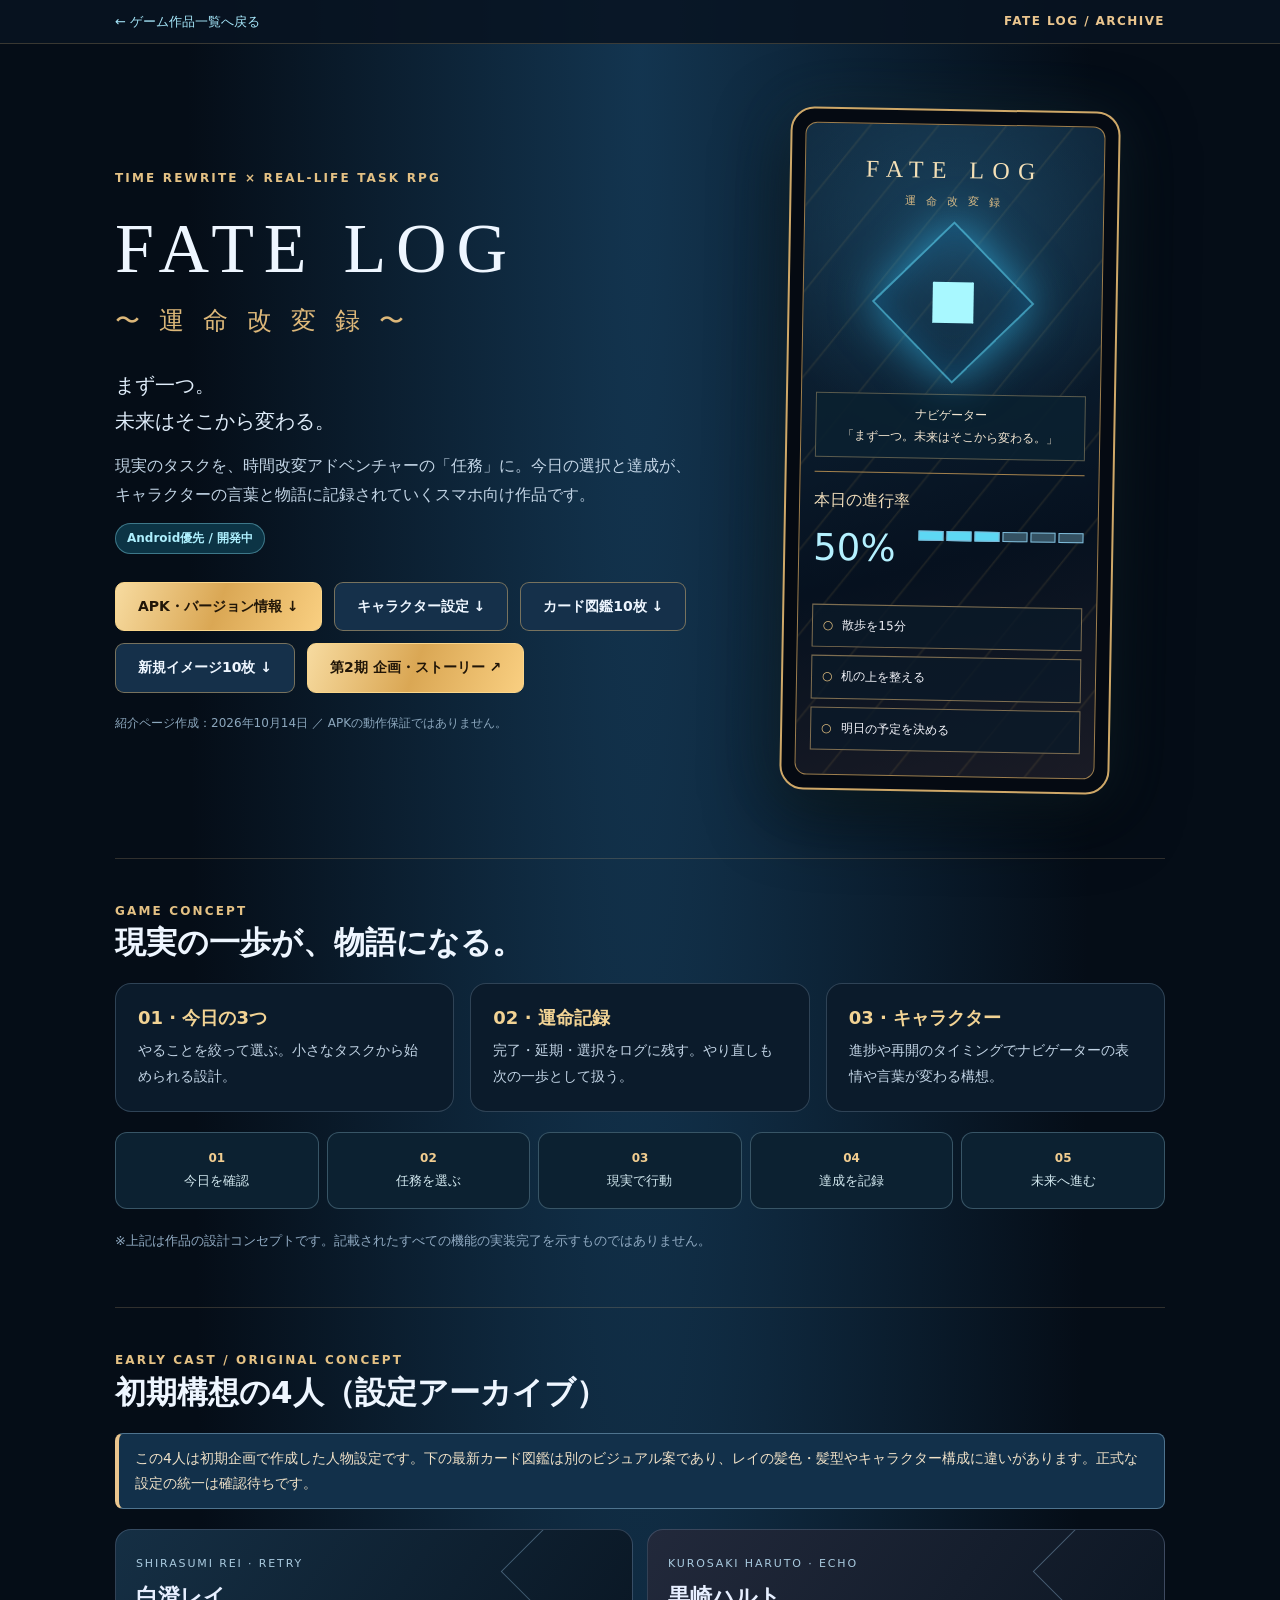
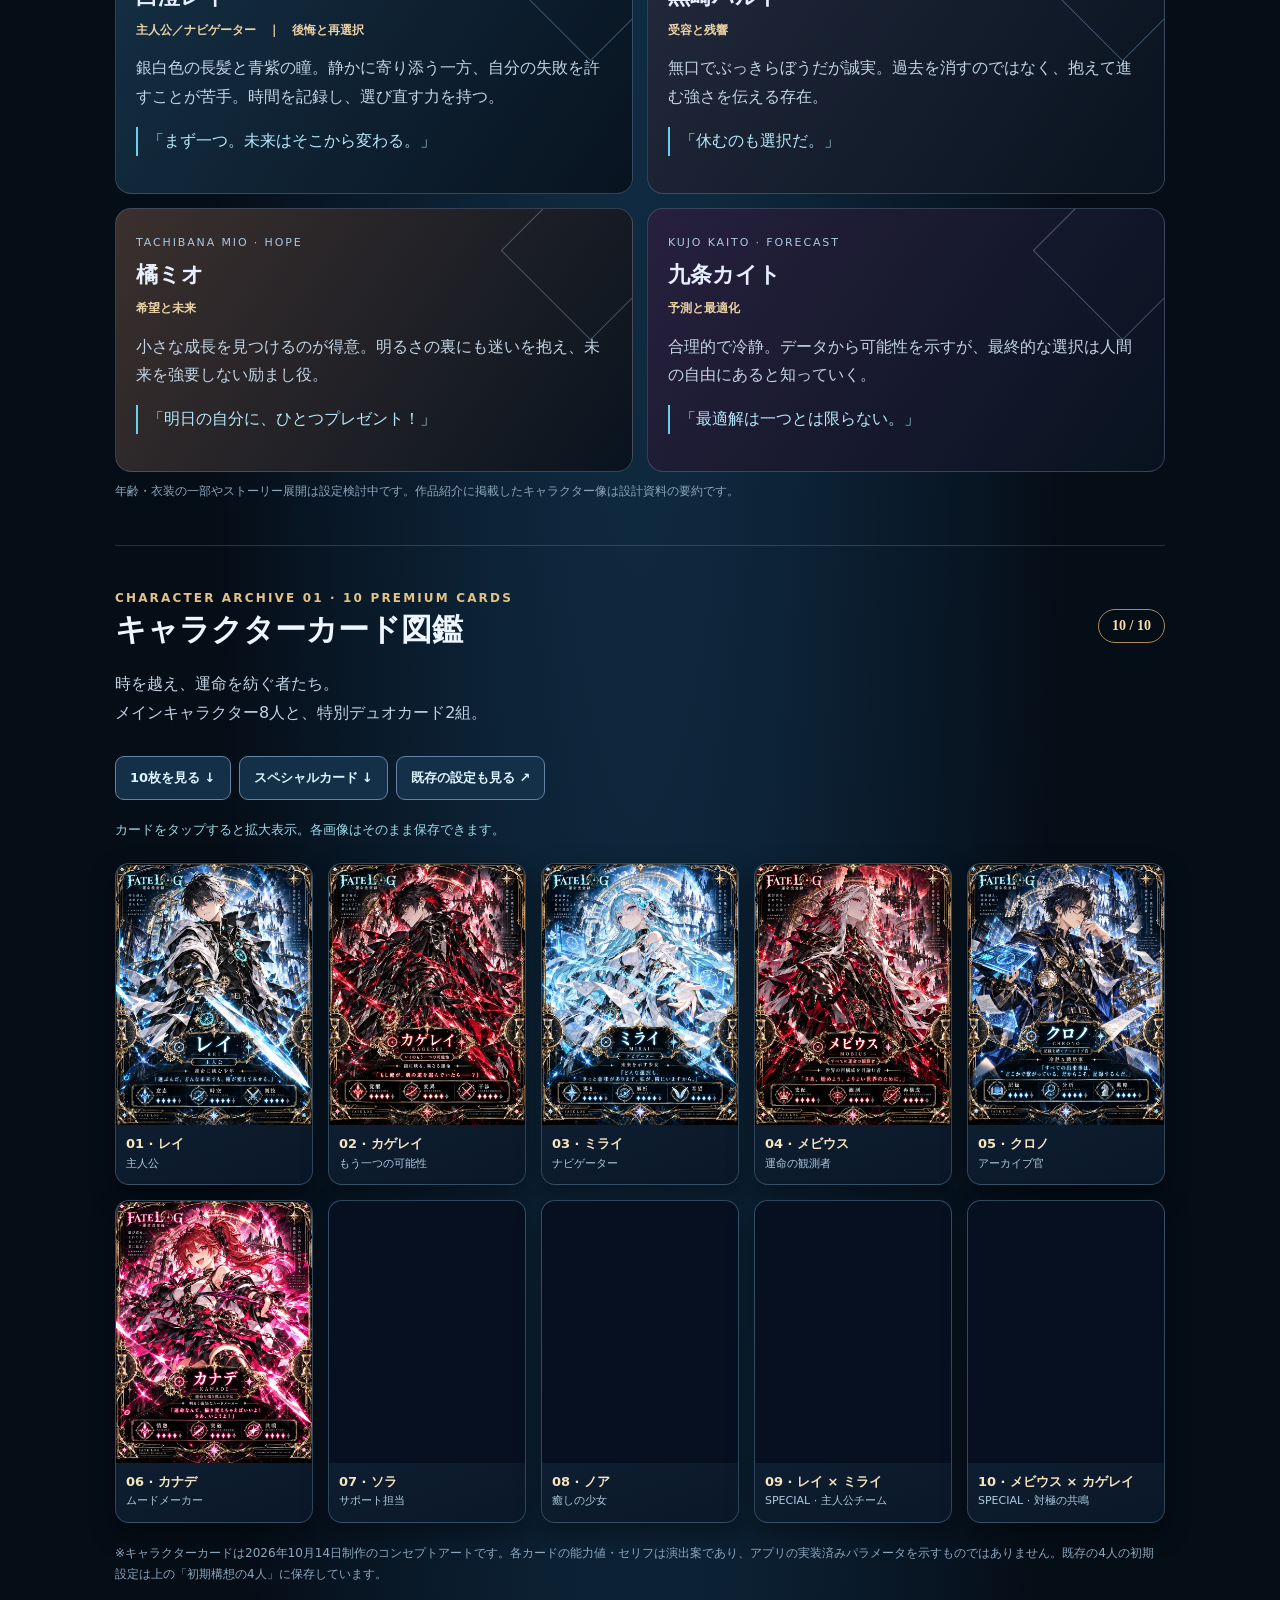
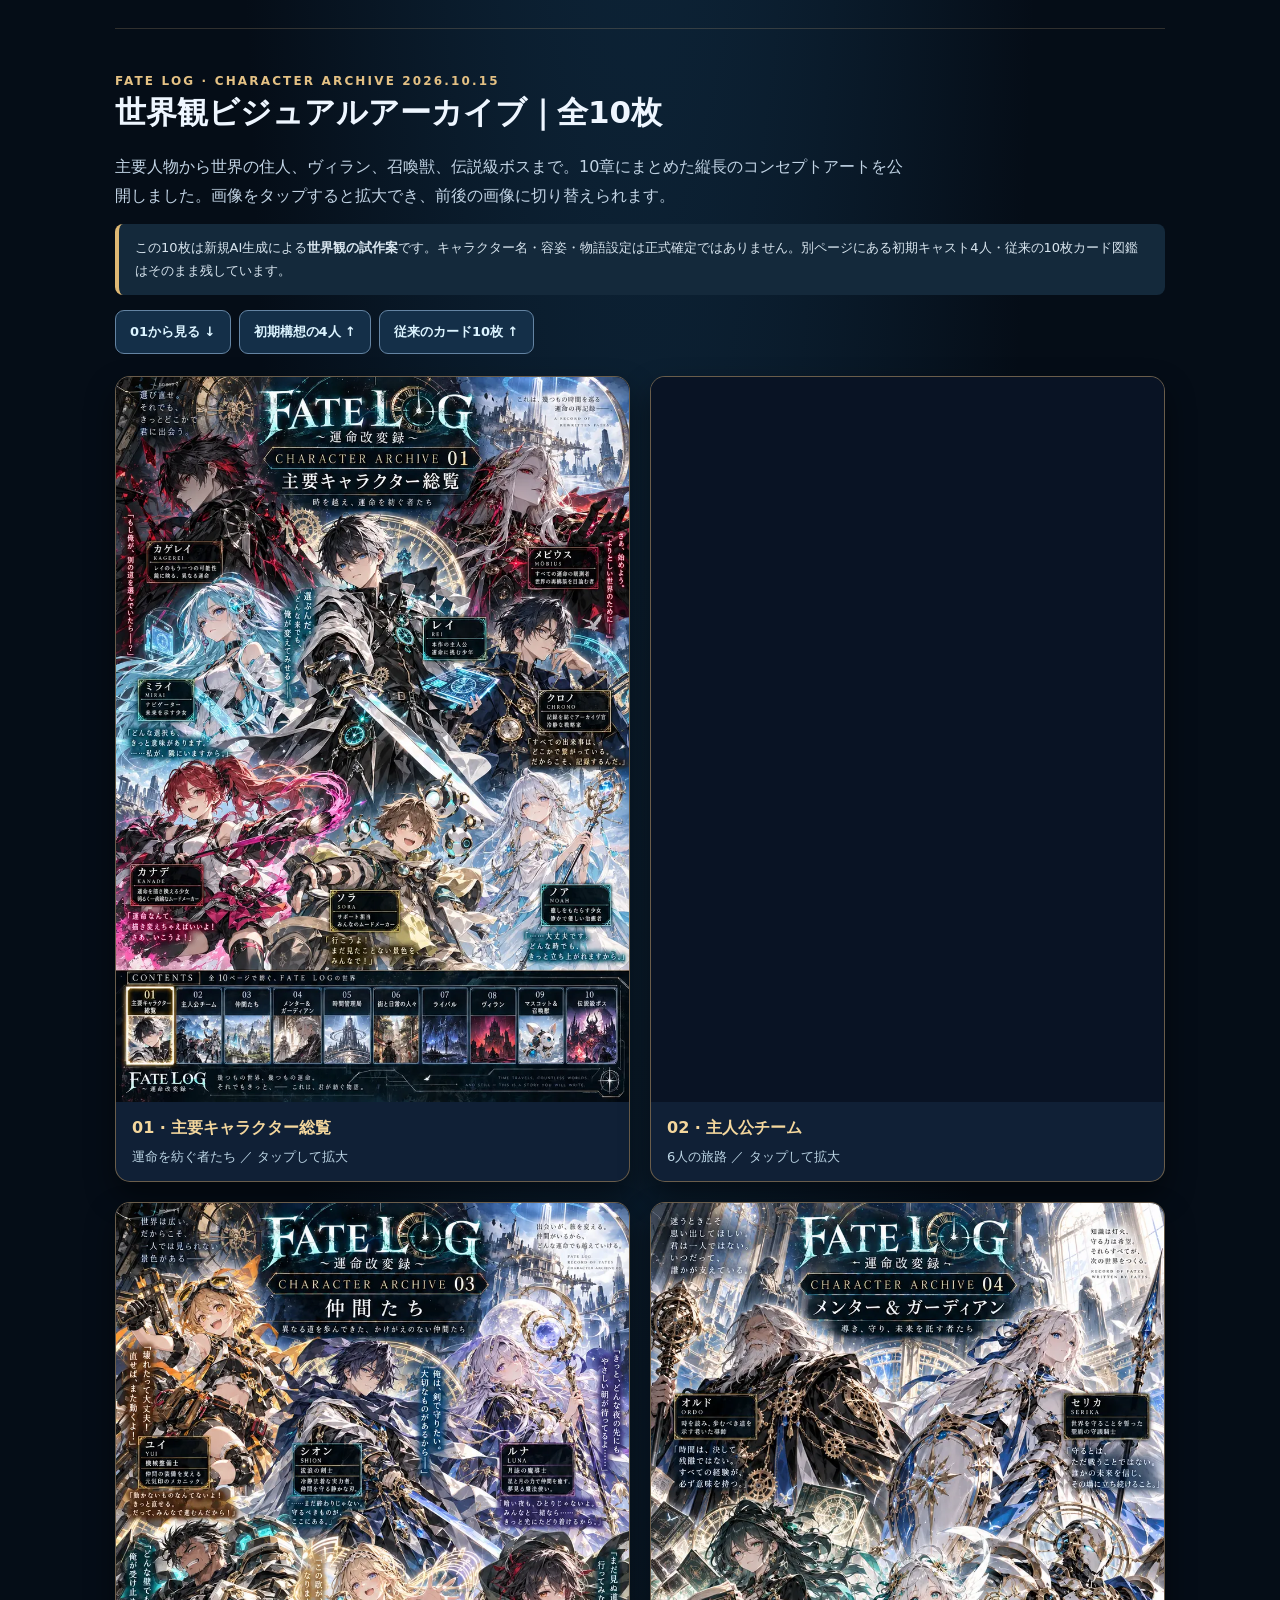
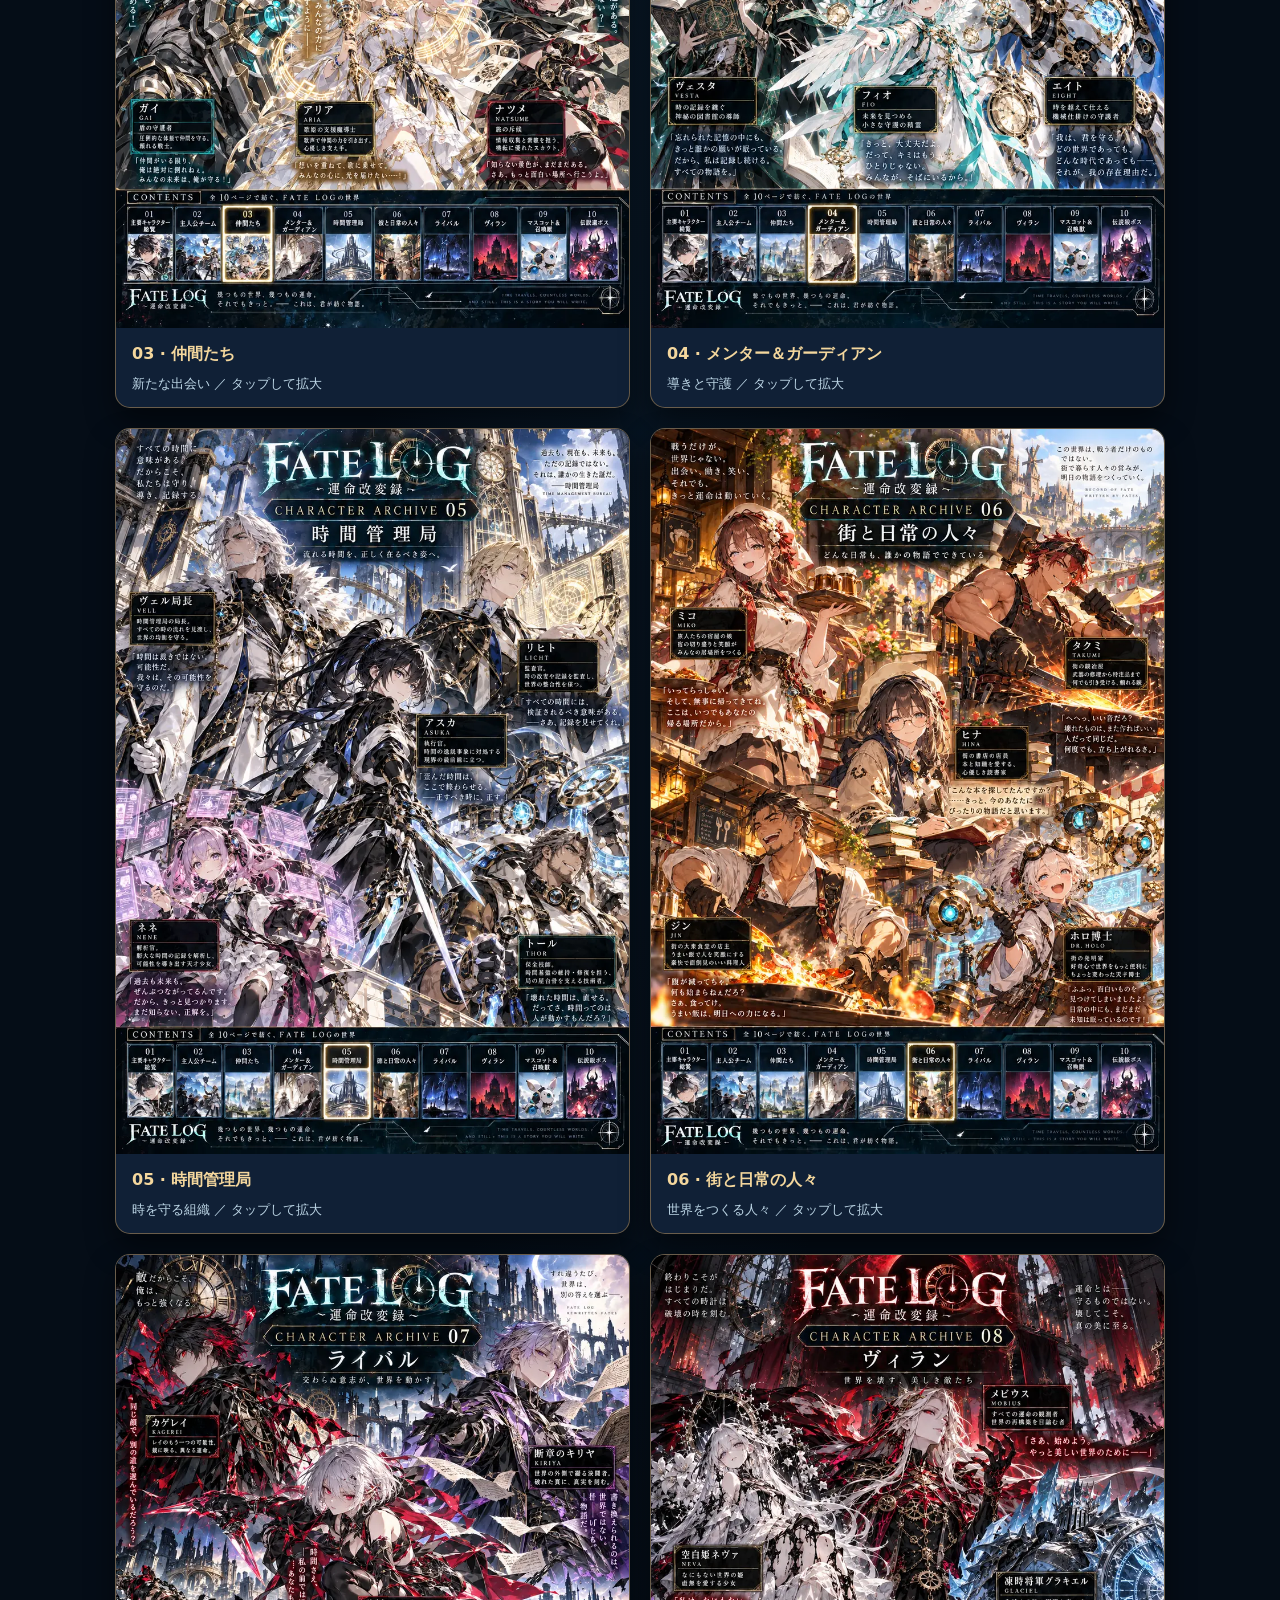
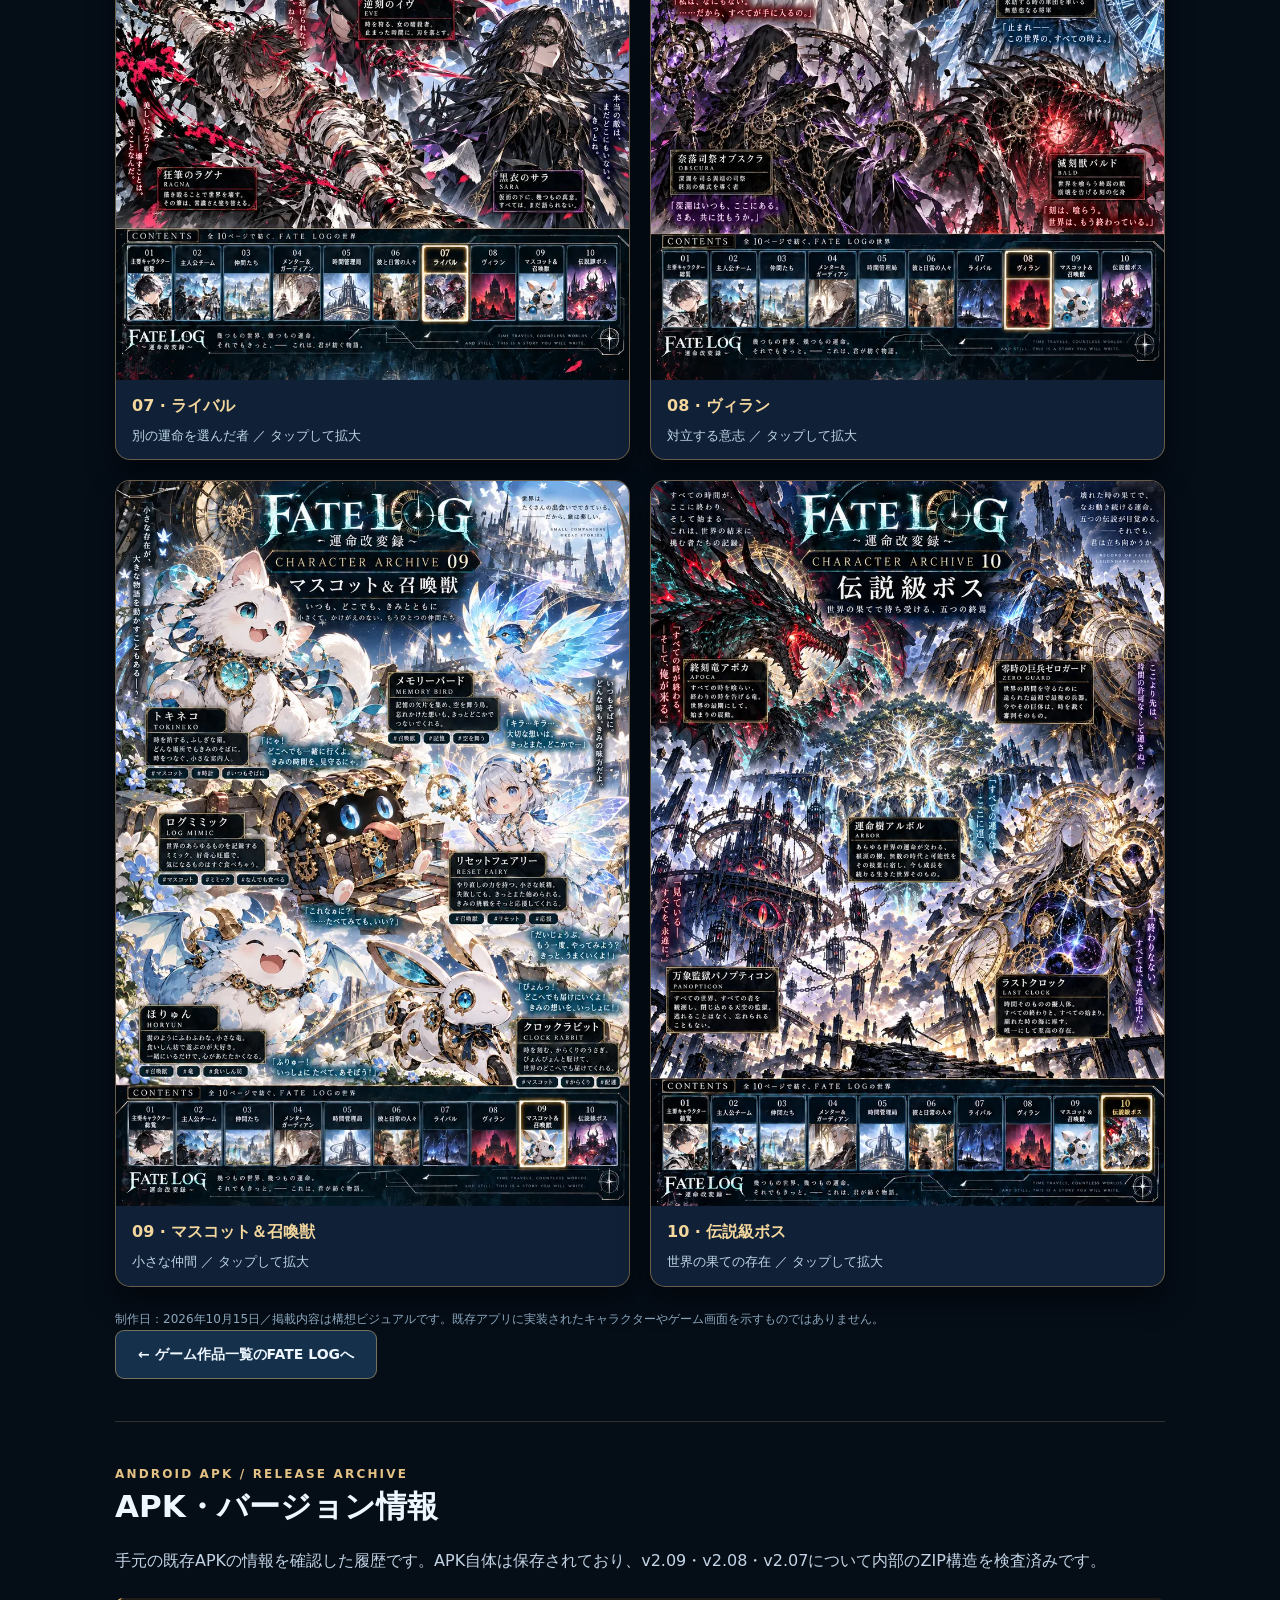
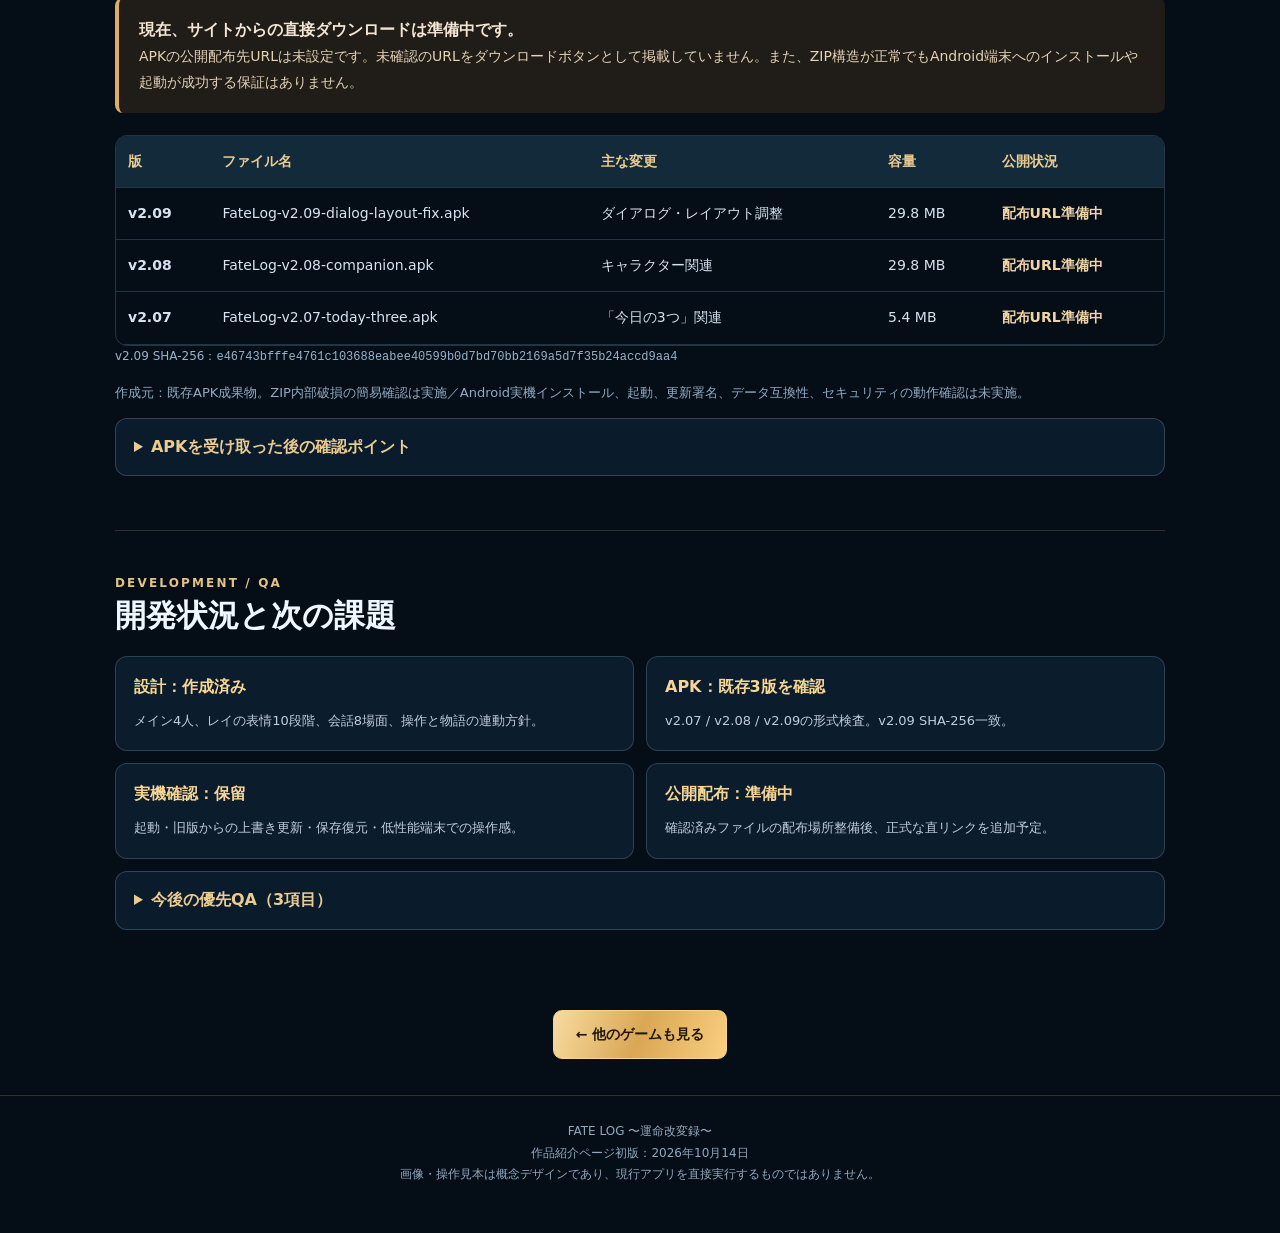
==== commit 40528afb: "feat(fate-log): link season 2 production dashboard from landing" ====
--- a/fate-log/index.html
+++ b/fate-log/index.html
@@ -89,7 +89,7 @@
 <p class="lead">まず一つ。<br>未来はそこから変わる。</p>
 <p>現実のタスクを、時間改変アドベンチャーの「任務」に。今日の選択と達成が、キャラクターの言葉と物語に記録されていくスマホ向け作品です。</p>
 <span class="pill">Android優先 / 開発中</span>
-<div class="buttons"><a class="btn primary" href="#apk">APK・バージョン情報 ↓</a><a class="btn" href="#characters">キャラクター設定 ↓</a><a class="btn" href="#character-cards">カード図鑑10枚 ↓</a><a class="btn" href="#art-archive">新規イメージ10枚 ↓</a></div>
+<div class="buttons"><a class="btn primary" href="#apk">APK・バージョン情報 ↓</a><a class="btn" href="#characters">キャラクター設定 ↓</a><a class="btn" href="#character-cards">カード図鑑10枚 ↓</a><a class="btn" href="#art-archive">新規イメージ10枚 ↓</a><a class="btn primary" href="season2/" aria-label="FATE LOG第2期の企画・ストーリー・新機能・改善一覧へ">第2期 企画・ストーリー ↗</a></div>
 <p class="note">紹介ページ作成：<time datetime="2026-10-14">2026年10月14日</time> ／ APKの動作保証ではありません。</p>
 </div>
 <div class="screen" aria-label="FATE LOGの雰囲気を再現したデザイン見本。実機画面の画像ではありません。">
